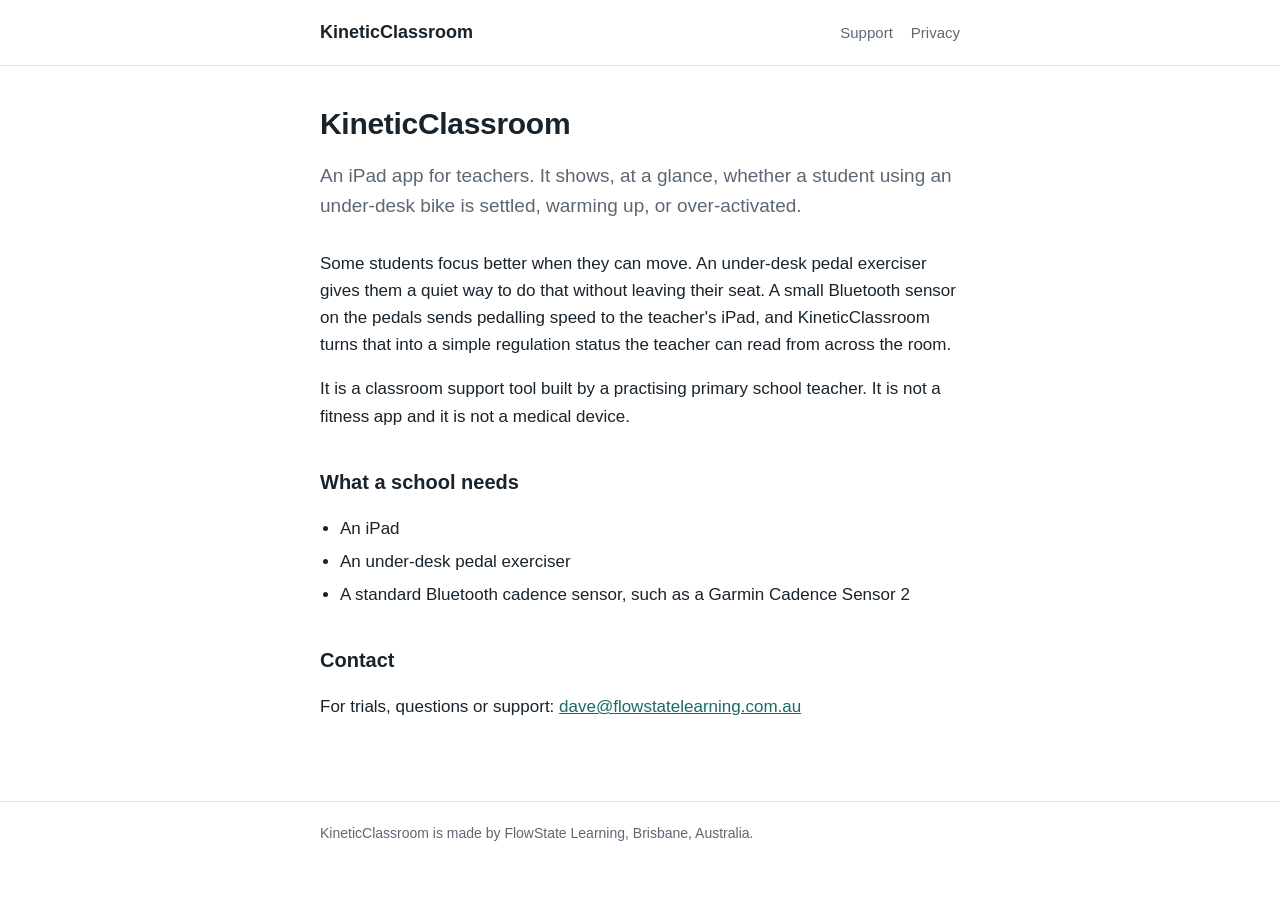
==== index.html @ b354c7ce "Add files via upload" ====
<!DOCTYPE html>
<html lang="en-AU">
<head>
<meta charset="utf-8">
<meta name="viewport" content="width=device-width, initial-scale=1">
<title>KineticClassroom</title>
<meta name="description" content="An iPad app that helps teachers see, at a glance, whether a student using an under-desk bike is settled.">
<link rel="stylesheet" href="/style.css">
</head>
<body>
<header><div class="wrap">
  <a class="brand" href="/">KineticClassroom</a>
  <nav><a href="/support.html">Support</a><a href="/privacy.html">Privacy</a></nav>
</div></header>

<main><div class="wrap">
  <h1>KineticClassroom</h1>
  <p class="lede">An iPad app for teachers. It shows, at a glance, whether a student using an under-desk bike is settled, warming up, or over-activated.</p>

  <p>Some students focus better when they can move. An under-desk pedal exerciser gives them a quiet way to do that without leaving their seat. A small Bluetooth sensor on the pedals sends pedalling speed to the teacher's iPad, and KineticClassroom turns that into a simple regulation status the teacher can read from across the room.</p>

  <p>It is a classroom support tool built by a practising primary school teacher. It is not a fitness app and it is not a medical device.</p>

  <h2>What a school needs</h2>
  <ul>
    <li>An iPad</li>
    <li>An under-desk pedal exerciser</li>
    <li>A standard Bluetooth cadence sensor, such as a Garmin Cadence Sensor 2</li>
  </ul>

  <h2>Contact</h2>
  <p>For trials, questions or support: <a href="mailto:dave@flowstatelearning.com.au">dave@flowstatelearning.com.au</a></p>
</div></main>

<footer><div class="wrap">KineticClassroom is made by FlowState Learning, Brisbane, Australia.</div></footer>
</body>
</html>
---- style.css ----
:root {
  --ink: #18232C;
  --muted: #5B6874;
  --line: #DEE3E8;
  --teal: #1a6b63;
  --bg: #FFFFFF;
  --tint: #F4F7F8;
}
@media (prefers-color-scheme: dark) {
  :root {
    --ink: #E6EBEE;
    --muted: #9AA7B0;
    --line: #2E3A42;
    --teal: #5FB3A9;
    --bg: #11181D;
    --tint: #18222A;
  }
}
* { box-sizing: border-box; }
body {
  margin: 0;
  background: var(--bg);
  color: var(--ink);
  font: 17px/1.6 -apple-system, BlinkMacSystemFont, "Segoe UI", Roboto, Helvetica, Arial, sans-serif;
}
header { border-bottom: 1px solid var(--line); }
.wrap { max-width: 680px; margin: 0 auto; padding: 0 20px; }
header .wrap { display: flex; justify-content: space-between; align-items: center; padding-top: 18px; padding-bottom: 18px; gap: 16px; flex-wrap: wrap; }
.brand { font-weight: 700; color: var(--ink); text-decoration: none; font-size: 18px; }
nav a { color: var(--muted); text-decoration: none; margin-left: 18px; font-size: 15px; }
nav a:first-child { margin-left: 0; }
nav a:hover, nav a[aria-current] { color: var(--teal); }
main .wrap { padding-top: 40px; padding-bottom: 64px; }
h1 { font-size: 30px; line-height: 1.2; margin: 0 0 12px; letter-spacing: -0.01em; }
h2 { font-size: 20px; margin: 36px 0 8px; }
p, li { color: var(--ink); }
.lede { font-size: 19px; color: var(--muted); margin-bottom: 28px; }
.updated { color: var(--muted); font-size: 14px; margin-bottom: 28px; }
a { color: var(--teal); }
ul { padding-left: 20px; }
li { margin-bottom: 6px; }
.box { background: var(--tint); border: 1px solid var(--line); border-radius: 10px; padding: 18px 20px; margin: 24px 0; }
.box p { margin: 0; }
footer { border-top: 1px solid var(--line); }
footer .wrap { padding-top: 20px; padding-bottom: 28px; color: var(--muted); font-size: 14px; }
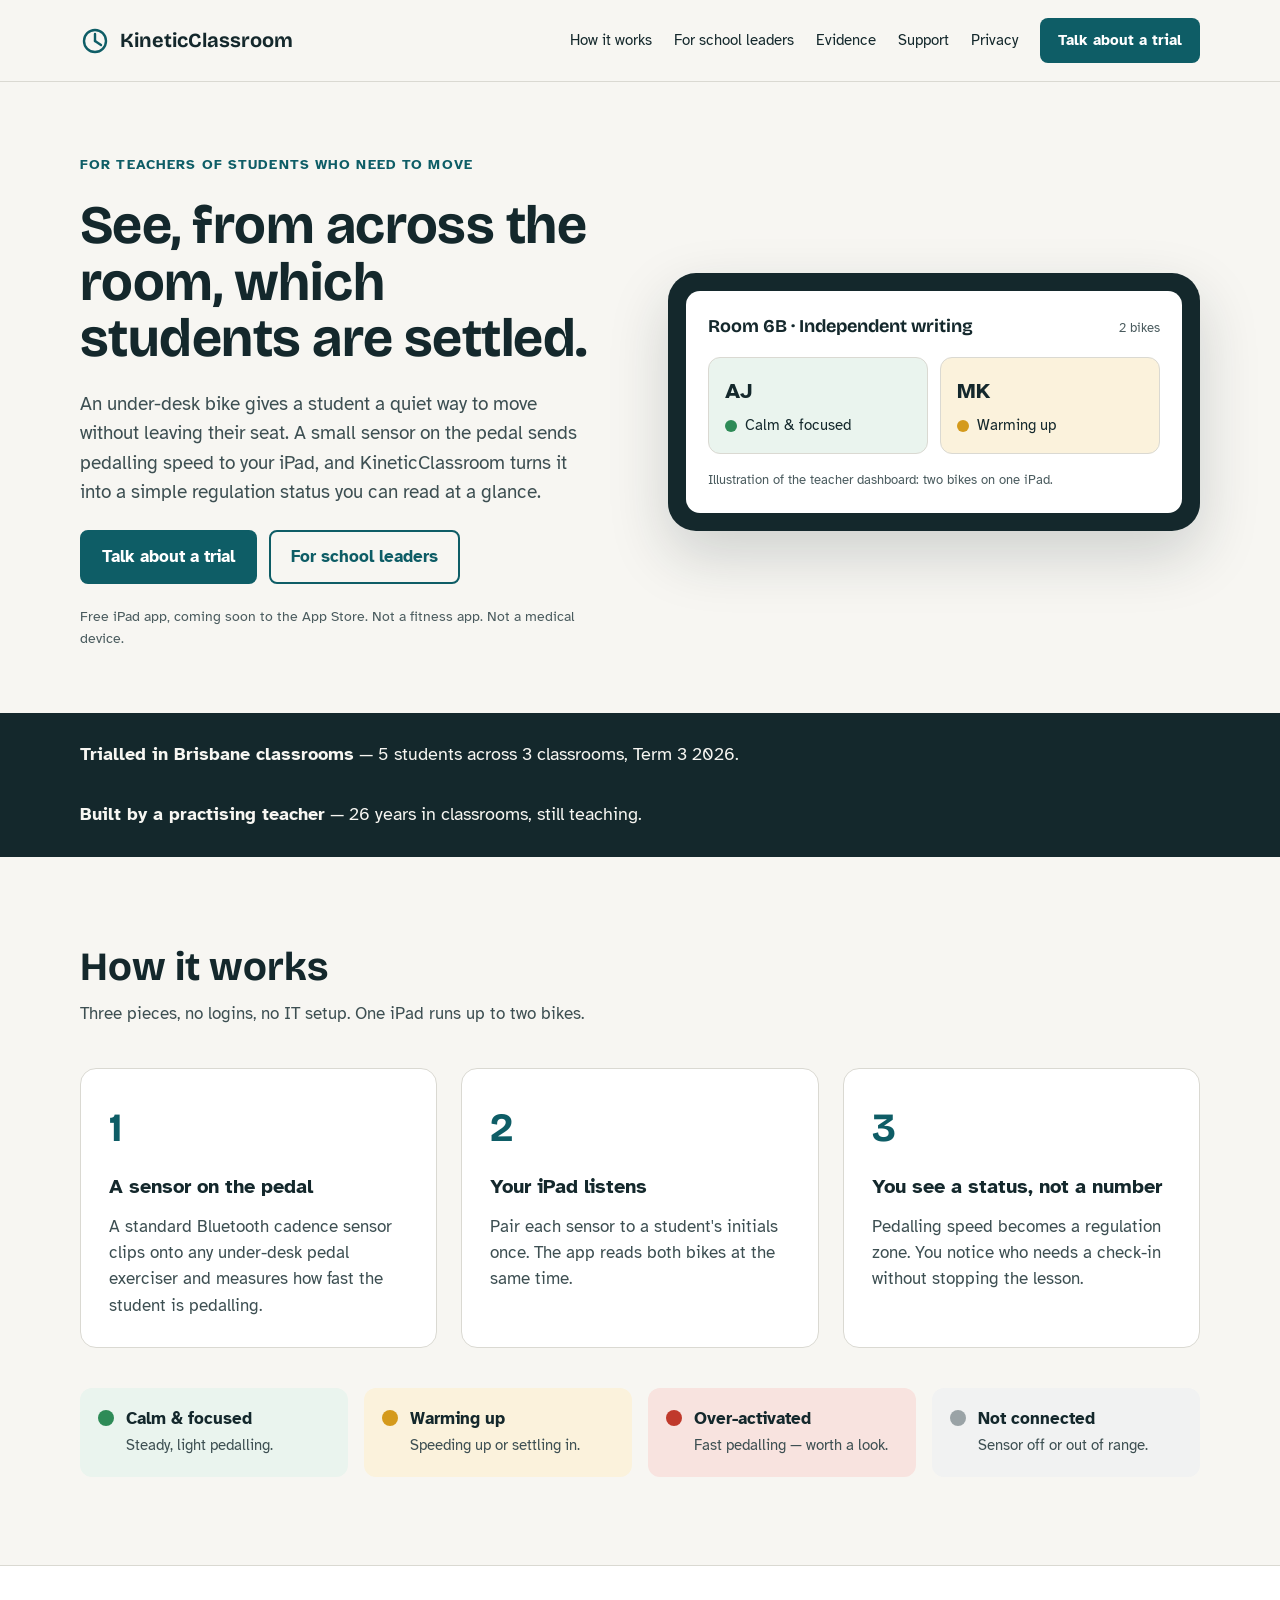
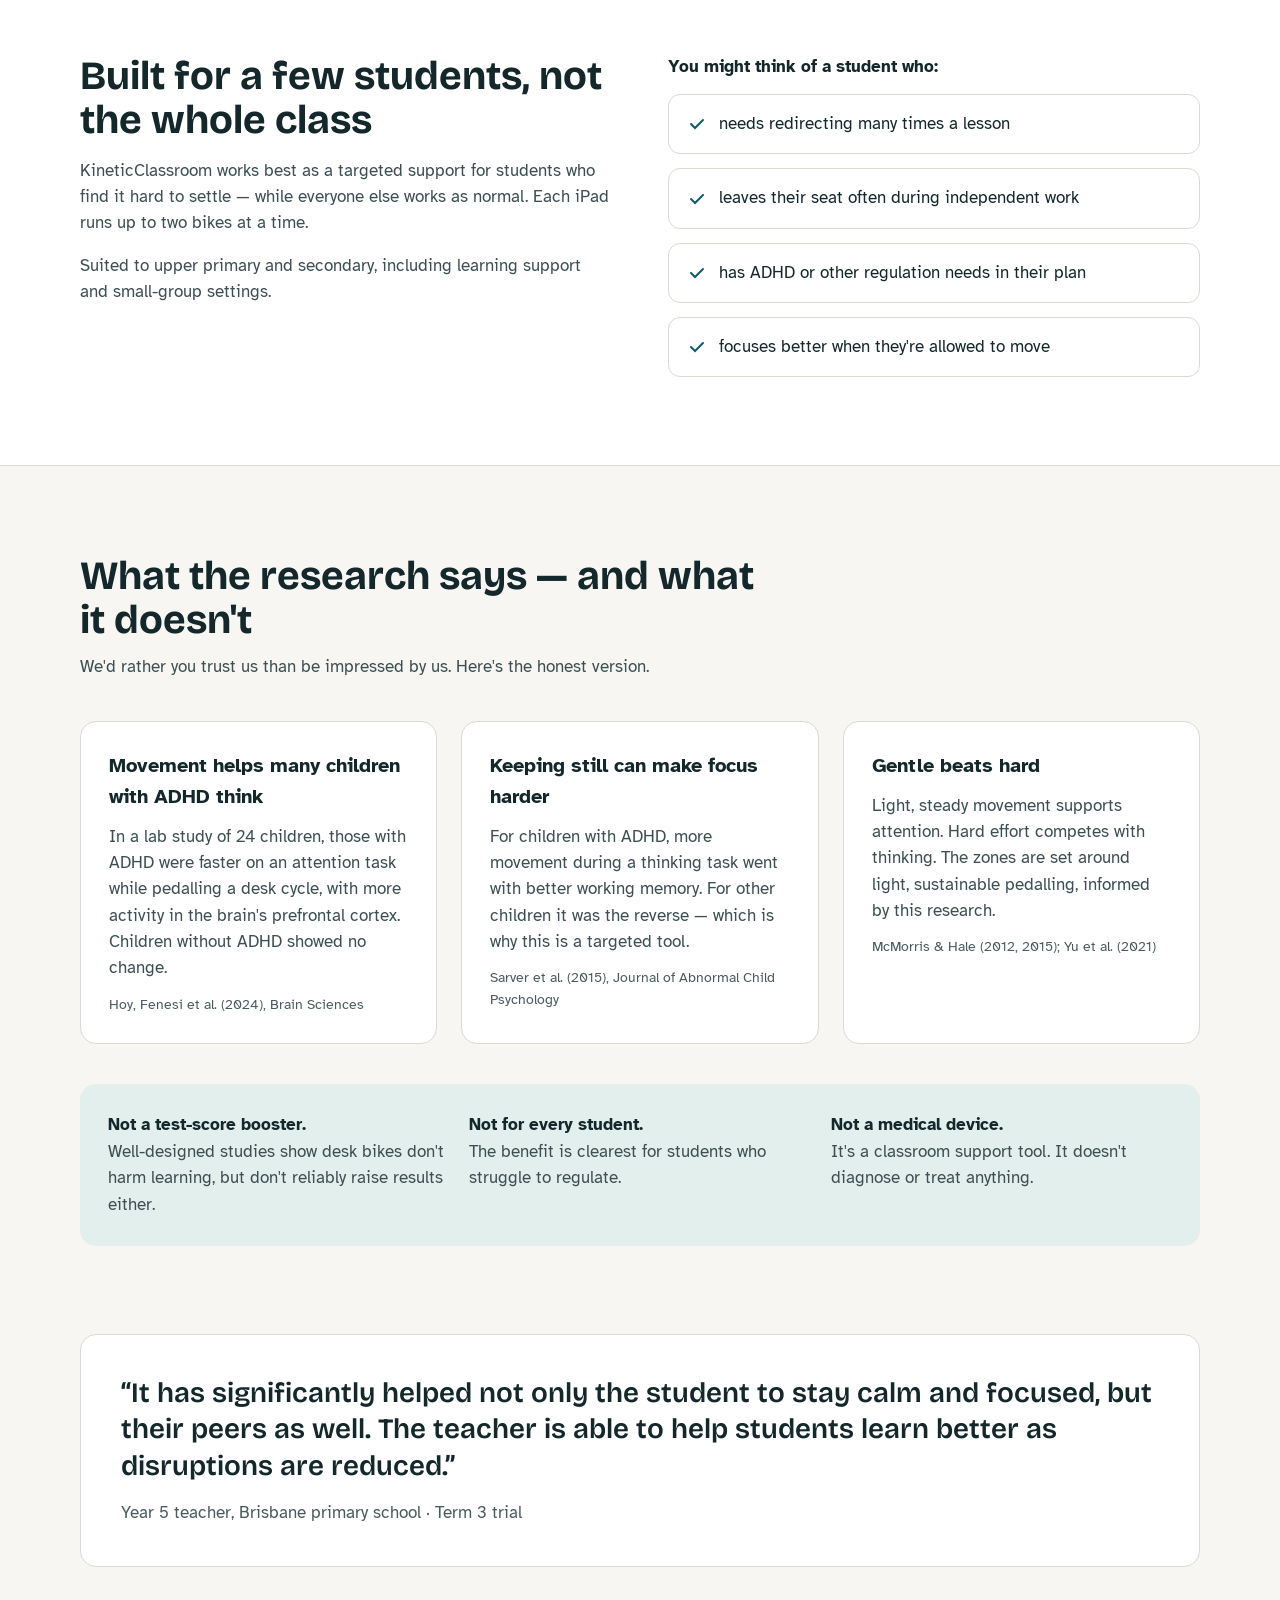
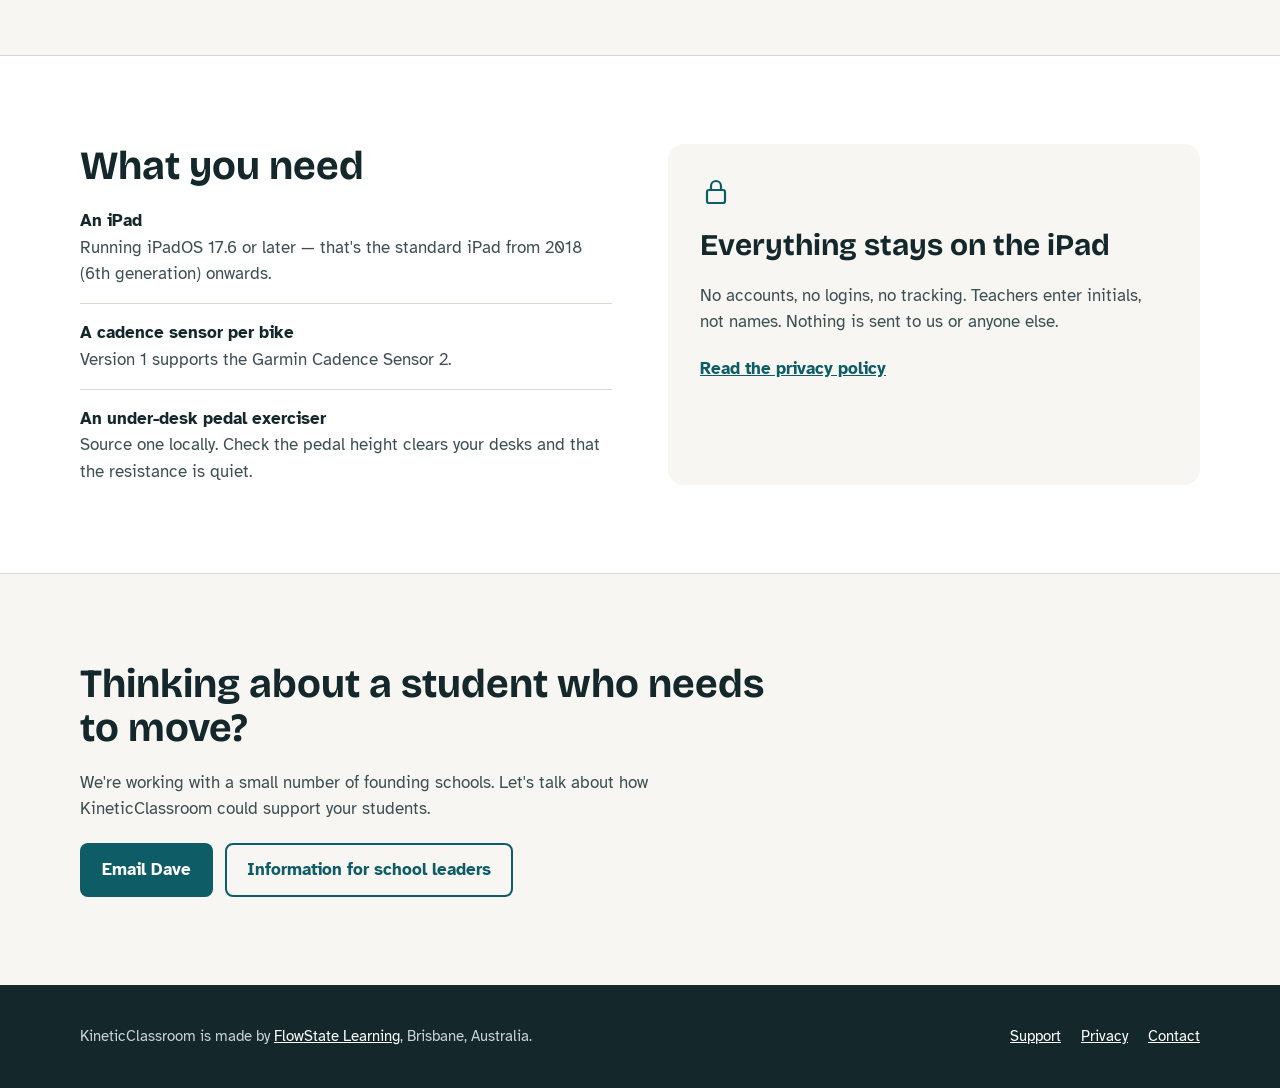
==== commit 9f457ce8: "Add files via upload" ====
--- a/index.html
+++ b/index.html
@@ -1,37 +1,206 @@
-<!DOCTYPE html>
+<!doctype html>
 <html lang="en-AU">
 <head>
 <meta charset="utf-8">
 <meta name="viewport" content="width=device-width, initial-scale=1">
-<title>KineticClassroom</title>
-<meta name="description" content="An iPad app that helps teachers see, at a glance, whether a student using an under-desk bike is settled.">
-<link rel="stylesheet" href="/style.css">
+<title>KineticClassroom — under-desk bikes, at a glance</title>
+<meta name="description" content="KineticClassroom connects under-desk bikes to an iPad dashboard, so teachers can see at a glance whether students who need to move are settled and focused.">
+<meta property="og:title" content="KineticClassroom — under-desk bikes, at a glance">
+<meta property="og:description" content="KineticClassroom connects under-desk bikes to an iPad dashboard, so teachers can see at a glance whether students who need to move are settled and focused.">
+<meta property="og:type" content="website">
+<link rel="preconnect" href="https://fonts.googleapis.com">
+<link rel="preconnect" href="https://fonts.gstatic.com" crossorigin>
+<link href="https://fonts.googleapis.com/css2?family=Bricolage+Grotesque:opsz,wght@12..96,600;12..96,700&family=Atkinson+Hyperlegible:wght@400;700&display=swap" rel="stylesheet">
+<style>
+body{margin:0;background:#F7F6F2}
+a{color:#0E5D66}a:hover{color:#0A464D}
+a:focus-visible{outline:3px solid #0E5D66;outline-offset:3px}
+@media (max-width:640px){
+ h1{font-size:38px !important}
+ h2[style*="font-size: 40px"]{font-size:30px !important}
+ section{padding-top:56px !important;padding-bottom:56px !important}
+ header nav{gap:14px !important}
+}
+</style>
 </head>
 <body>
-<header><div class="wrap">
-  <a class="brand" href="/">KineticClassroom</a>
-  <nav><a href="/support.html">Support</a><a href="/privacy.html">Privacy</a></nav>
-</div></header>
-
-<main><div class="wrap">
-  <h1>KineticClassroom</h1>
-  <p class="lede">An iPad app for teachers. It shows, at a glance, whether a student using an under-desk bike is settled, warming up, or over-activated.</p>
-
-  <p>Some students focus better when they can move. An under-desk pedal exerciser gives them a quiet way to do that without leaving their seat. A small Bluetooth sensor on the pedals sends pedalling speed to the teacher's iPad, and KineticClassroom turns that into a simple regulation status the teacher can read from across the room.</p>
-
-  <p>It is a classroom support tool built by a practising primary school teacher. It is not a fitness app and it is not a medical device.</p>
-
-  <h2>What a school needs</h2>
-  <ul>
-    <li>An iPad</li>
-    <li>An under-desk pedal exerciser</li>
-    <li>A standard Bluetooth cadence sensor, such as a Garmin Cadence Sensor 2</li>
-  </ul>
-
-  <h2>Contact</h2>
-  <p>For trials, questions or support: <a href="mailto:dave@flowstatelearning.com.au">dave@flowstatelearning.com.au</a></p>
-</div></main>
-
-<footer><div class="wrap">KineticClassroom is made by FlowState Learning, Brisbane, Australia.</div></footer>
+<div style="font-family: 'Atkinson Hyperlegible', system-ui, sans-serif; color: #14282C; background: #F7F6F2; font-size: 17px; line-height: 1.55">
+
+<header style="border-bottom: 1px solid #DAD9D2; background: #F7F6F2">
+<div style="max-width: 1120px; margin: 0 auto; padding: 18px 24px; display: flex; flex-wrap: wrap; align-items: center; justify-content: space-between; gap: 16px">
+<a href="index.html" style="display: flex; align-items: center; gap: 10px; text-decoration: none; color: #14282C">
+<svg width="30" height="30" viewBox="0 0 30 30" fill="none" stroke="#0E5D66" stroke-width="2.4" stroke-linecap="round" aria-hidden="true"><circle cx="15" cy="15" r="11"></circle><path d="M15 15 L15 8"></path><path d="M15 15 L21 19"></path></svg>
+<span style="font-family: 'Bricolage Grotesque', sans-serif; font-weight: 700; font-size: 20px">KineticClassroom</span>
+</a>
+<nav aria-label="Main" style="display: flex; flex-wrap: wrap; align-items: center; gap: 22px; font-size: 15px">
+<a href="#how" style="color: #14282C; text-decoration: none">How it works</a>
+<a href="leaders.html" style="color: #14282C; text-decoration: none">For school leaders</a>
+<a href="#evidence" style="color: #14282C; text-decoration: none">Evidence</a>
+<a href="support.html" style="color: #14282C; text-decoration: none">Support</a>
+<a href="privacy.html" style="color: #14282C; text-decoration: none">Privacy</a>
+<a href="mailto:dave@flowstatelearning.com.au?subject=KineticClassroom%20trial" style="background: #0E5D66; color: #FFFFFF; text-decoration: none; padding: 11px 18px; border-radius: 8px; font-weight: 700">Talk about a trial</a>
+</nav>
+</div>
+</header>
+
+<section style="max-width: 1120px; margin: 0 auto; padding: 72px 24px 64px; display: grid; grid-template-columns: repeat(auto-fit, minmax(320px, 1fr)); gap: 56px; align-items: center">
+<div style="display: flex; flex-direction: column; gap: 22px">
+<p style="margin: 0; font-size: 14px; font-weight: 700; letter-spacing: 0.08em; text-transform: uppercase; color: #0E5D66">For teachers of students who need to move</p>
+<h1 style="margin: 0; font-family: 'Bricolage Grotesque', sans-serif; font-weight: 700; font-size: 54px; line-height: 1.05; letter-spacing: -0.01em">See, from across the room, which students are settled.</h1>
+<p style="margin: 0; font-size: 19px; color: #3D4F52; max-width: 520px">An under-desk bike gives a student a quiet way to move without leaving their seat. A small sensor on the pedal sends pedalling speed to your iPad, and KineticClassroom turns it into a simple regulation status you can read at a glance.</p>
+<div style="display: flex; flex-wrap: wrap; gap: 12px">
+<a href="mailto:dave@flowstatelearning.com.au?subject=KineticClassroom%20trial" style="background: #0E5D66; color: #FFFFFF; text-decoration: none; padding: 14px 22px; border-radius: 8px; font-weight: 700">Talk about a trial</a>
+<a href="leaders.html" style="border: 2px solid #0E5D66; color: #0E5D66; text-decoration: none; padding: 12px 20px; border-radius: 8px; font-weight: 700">For school leaders</a>
+</div>
+<p style="margin: 0; font-size: 14px; color: #4A5B5E">Free iPad app, coming soon to the App Store. Not a fitness app. Not a medical device.</p>
+</div>
+
+<div style="background: #14282C; border-radius: 28px; padding: 18px; box-shadow: 0 24px 60px rgba(20,40,44,0.18)">
+<div style="background: #FFFFFF; border-radius: 14px; padding: 22px; display: flex; flex-direction: column; gap: 16px">
+<div style="display: flex; justify-content: space-between; align-items: baseline">
+<span style="font-family: 'Bricolage Grotesque', sans-serif; font-weight: 700; font-size: 18px">Room 6B · Independent writing</span>
+<span style="font-size: 13px; color: #4A5B5E">2 bikes</span>
+</div>
+<div style="display: grid; grid-template-columns: repeat(2, minmax(0, 1fr)); gap: 12px">
+<div style="border: 1px solid #DAD9D2; border-radius: 12px; padding: 16px; display: flex; flex-direction: column; gap: 6px; background: #EAF4EE">
+<span style="font-weight: 700; font-size: 22px">AJ</span>
+<span style="display: flex; align-items: center; gap: 8px; font-size: 15px"><span style="width: 12px; height: 12px; border-radius: 6px; background: #2E8B57"></span>Calm &amp; focused</span>
+</div>
+<div style="border: 1px solid #DAD9D2; border-radius: 12px; padding: 16px; display: flex; flex-direction: column; gap: 6px; background: #FBF2DC">
+<span style="font-weight: 700; font-size: 22px">MK</span>
+<span style="display: flex; align-items: center; gap: 8px; font-size: 15px"><span style="width: 12px; height: 12px; border-radius: 6px; background: #D49A1C"></span>Warming up</span>
+</div>
+</div>
+<p style="margin: 0; font-size: 13px; color: #4A5B5E">Illustration of the teacher dashboard: two bikes on one iPad.</p>
+</div>
+</div>
+</section>
+
+<section style="background: #14282C; color: #F7F6F2">
+<div style="max-width: 1120px; margin: 0 auto; padding: 28px 24px; display: flex; flex-wrap: wrap; gap: 32px; justify-content: space-between; align-items: center">
+<p style="margin: 0; font-size: 18px"><strong>Trialled in Brisbane classrooms</strong> — 5 students across 3 classrooms, Term 3 2026.</p>
+<p style="margin: 0; font-size: 18px"><strong>Built by a practising teacher</strong> — 26 years in classrooms, still teaching.</p>
+</div>
+</section>
+
+<section id="how" style="max-width: 1120px; margin: 0 auto; padding: 88px 24px; display: flex; flex-direction: column; gap: 40px">
+<div style="display: flex; flex-direction: column; gap: 12px; max-width: 640px">
+<h2 style="margin: 0; font-family: 'Bricolage Grotesque', sans-serif; font-weight: 700; font-size: 40px; line-height: 1.1">How it works</h2>
+<p style="margin: 0; color: #3D4F52">Three pieces, no logins, no IT setup. One iPad runs up to two bikes.</p>
+</div>
+<div style="display: grid; grid-template-columns: repeat(auto-fit, minmax(260px, 1fr)); gap: 24px">
+<div style="background: #FFFFFF; border: 1px solid #DAD9D2; border-radius: 16px; padding: 28px; display: flex; flex-direction: column; gap: 12px">
+<span style="font-family: 'Bricolage Grotesque', sans-serif; font-size: 40px; font-weight: 700; color: #0E5D66">1</span>
+<h3 style="margin: 0; font-size: 20px">A sensor on the pedal</h3>
+<p style="margin: 0; color: #3D4F52">A standard Bluetooth cadence sensor clips onto any under-desk pedal exerciser and measures how fast the student is pedalling.</p>
+</div>
+<div style="background: #FFFFFF; border: 1px solid #DAD9D2; border-radius: 16px; padding: 28px; display: flex; flex-direction: column; gap: 12px">
+<span style="font-family: 'Bricolage Grotesque', sans-serif; font-size: 40px; font-weight: 700; color: #0E5D66">2</span>
+<h3 style="margin: 0; font-size: 20px">Your iPad listens</h3>
+<p style="margin: 0; color: #3D4F52">Pair each sensor to a student's initials once. The app reads both bikes at the same time.</p>
+</div>
+<div style="background: #FFFFFF; border: 1px solid #DAD9D2; border-radius: 16px; padding: 28px; display: flex; flex-direction: column; gap: 12px">
+<span style="font-family: 'Bricolage Grotesque', sans-serif; font-size: 40px; font-weight: 700; color: #0E5D66">3</span>
+<h3 style="margin: 0; font-size: 20px">You see a status, not a number</h3>
+<p style="margin: 0; color: #3D4F52">Pedalling speed becomes a regulation zone. You notice who needs a check-in without stopping the lesson.</p>
+</div>
+</div>
+<div style="display: grid; grid-template-columns: repeat(auto-fit, minmax(220px, 1fr)); gap: 16px">
+<div style="display: flex; gap: 12px; align-items: flex-start; padding: 18px; border-radius: 12px; background: #EAF4EE"><span style="flex-shrink: 0; width: 16px; height: 16px; margin-top: 4px; border-radius: 8px; background: #2E8B57"></span><div><strong>Calm &amp; focused</strong><br><span style="color: #3D4F52; font-size: 15px">Steady, light pedalling.</span></div></div>
+<div style="display: flex; gap: 12px; align-items: flex-start; padding: 18px; border-radius: 12px; background: #FBF2DC"><span style="flex-shrink: 0; width: 16px; height: 16px; margin-top: 4px; border-radius: 8px; background: #D49A1C"></span><div><strong>Warming up</strong><br><span style="color: #3D4F52; font-size: 15px">Speeding up or settling in.</span></div></div>
+<div style="display: flex; gap: 12px; align-items: flex-start; padding: 18px; border-radius: 12px; background: #F8E3DF"><span style="flex-shrink: 0; width: 16px; height: 16px; margin-top: 4px; border-radius: 8px; background: #C0392B"></span><div><strong>Over-activated</strong><br><span style="color: #3D4F52; font-size: 15px">Fast pedalling — worth a look.</span></div></div>
+<div style="display: flex; gap: 12px; align-items: flex-start; padding: 18px; border-radius: 12px; background: #F1F2F2"><span style="flex-shrink: 0; width: 16px; height: 16px; margin-top: 4px; border-radius: 8px; background: #9AA3A6"></span><div><strong>Not connected</strong><br><span style="color: #3D4F52; font-size: 15px">Sensor off or out of range.</span></div></div>
+</div>
+</section>
+
+<section style="background: #FFFFFF; border-top: 1px solid #DAD9D2; border-bottom: 1px solid #DAD9D2">
+<div style="max-width: 1120px; margin: 0 auto; padding: 88px 24px; display: grid; grid-template-columns: repeat(auto-fit, minmax(320px, 1fr)); gap: 56px">
+<div style="display: flex; flex-direction: column; gap: 16px">
+<h2 style="margin: 0; font-family: 'Bricolage Grotesque', sans-serif; font-weight: 700; font-size: 40px; line-height: 1.1">Built for a few students, not the whole class</h2>
+<p style="margin: 0; color: #3D4F52">KineticClassroom works best as a targeted support for students who find it hard to settle — while everyone else works as normal. Each iPad runs up to two bikes at a time.</p>
+<p style="margin: 0; color: #3D4F52">Suited to upper primary and secondary, including learning support and small-group settings.</p>
+</div>
+<div style="display: flex; flex-direction: column; gap: 14px">
+<p style="margin: 0; font-weight: 700">You might think of a student who:</p>
+<div style="display: flex; gap: 12px; align-items: center; padding: 16px 18px; border: 1px solid #DAD9D2; border-radius: 12px"><svg width="20" height="20" viewBox="0 0 20 20" fill="none" stroke="#0E5D66" stroke-width="2" stroke-linecap="round" aria-hidden="true"><path d="M4 10l4 4 8-8"></path></svg>needs redirecting many times a lesson</div>
+<div style="display: flex; gap: 12px; align-items: center; padding: 16px 18px; border: 1px solid #DAD9D2; border-radius: 12px"><svg width="20" height="20" viewBox="0 0 20 20" fill="none" stroke="#0E5D66" stroke-width="2" stroke-linecap="round" aria-hidden="true"><path d="M4 10l4 4 8-8"></path></svg>leaves their seat often during independent work</div>
+<div style="display: flex; gap: 12px; align-items: center; padding: 16px 18px; border: 1px solid #DAD9D2; border-radius: 12px"><svg width="20" height="20" viewBox="0 0 20 20" fill="none" stroke="#0E5D66" stroke-width="2" stroke-linecap="round" aria-hidden="true"><path d="M4 10l4 4 8-8"></path></svg>has ADHD or other regulation needs in their plan</div>
+<div style="display: flex; gap: 12px; align-items: center; padding: 16px 18px; border: 1px solid #DAD9D2; border-radius: 12px"><svg width="20" height="20" viewBox="0 0 20 20" fill="none" stroke="#0E5D66" stroke-width="2" stroke-linecap="round" aria-hidden="true"><path d="M4 10l4 4 8-8"></path></svg>focuses better when they're allowed to move</div>
+</div>
+</div>
+</section>
+
+<section id="evidence" style="max-width: 1120px; margin: 0 auto; padding: 88px 24px; display: flex; flex-direction: column; gap: 40px">
+<div style="display: flex; flex-direction: column; gap: 12px; max-width: 700px">
+<h2 style="margin: 0; font-family: 'Bricolage Grotesque', sans-serif; font-weight: 700; font-size: 40px; line-height: 1.1">What the research says — and what it doesn't</h2>
+<p style="margin: 0; color: #3D4F52">We'd rather you trust us than be impressed by us. Here's the honest version.</p>
+</div>
+<div style="display: grid; grid-template-columns: repeat(auto-fit, minmax(300px, 1fr)); gap: 24px">
+<div style="background: #FFFFFF; border: 1px solid #DAD9D2; border-radius: 16px; padding: 28px; display: flex; flex-direction: column; gap: 12px">
+<h3 style="margin: 0; font-size: 20px">Movement helps many children with ADHD think</h3>
+<p style="margin: 0; color: #3D4F52">In a lab study of 24 children, those with ADHD were faster on an attention task while pedalling a desk cycle, with more activity in the brain's prefrontal cortex. Children without ADHD showed no change.</p>
+<p style="margin: 0; font-size: 14px; color: #4A5B5E">Hoy, Fenesi et al. (2024), Brain Sciences</p>
+</div>
+<div style="background: #FFFFFF; border: 1px solid #DAD9D2; border-radius: 16px; padding: 28px; display: flex; flex-direction: column; gap: 12px">
+<h3 style="margin: 0; font-size: 20px">Keeping still can make focus harder</h3>
+<p style="margin: 0; color: #3D4F52">For children with ADHD, more movement during a thinking task went with better working memory. For other children it was the reverse — which is why this is a targeted tool.</p>
+<p style="margin: 0; font-size: 14px; color: #4A5B5E">Sarver et al. (2015), Journal of Abnormal Child Psychology</p>
+</div>
+<div style="background: #FFFFFF; border: 1px solid #DAD9D2; border-radius: 16px; padding: 28px; display: flex; flex-direction: column; gap: 12px">
+<h3 style="margin: 0; font-size: 20px">Gentle beats hard</h3>
+<p style="margin: 0; color: #3D4F52">Light, steady movement supports attention. Hard effort competes with thinking. The zones are set around light, sustainable pedalling, informed by this research.</p>
+<p style="margin: 0; font-size: 14px; color: #4A5B5E">McMorris &amp; Hale (2012, 2015); Yu et al. (2021)</p>
+</div>
+</div>
+<div style="background: #E3EFEC; border-radius: 16px; padding: 28px; display: grid; grid-template-columns: repeat(auto-fit, minmax(240px, 1fr)); gap: 20px">
+<div><strong>Not a test-score booster.</strong><br><span style="color: #3D4F52">Well-designed studies show desk bikes don't harm learning, but don't reliably raise results either.</span></div>
+<div><strong>Not for every student.</strong><br><span style="color: #3D4F52">The benefit is clearest for students who struggle to regulate.</span></div>
+<div><strong>Not a medical device.</strong><br><span style="color: #3D4F52">It's a classroom support tool. It doesn't diagnose or treat anything.</span></div>
+</div>
+</section>
+
+<section style="max-width: 1120px; margin: 0 auto; padding: 0 24px 88px">
+<figure style="margin: 0; background: #FFFFFF; border: 1px solid #DAD9D2; border-radius: 16px; padding: 40px; display: flex; flex-direction: column; gap: 16px">
+<blockquote style="margin: 0; font-family: 'Bricolage Grotesque', sans-serif; font-weight: 600; font-size: 28px; line-height: 1.3">“It has significantly helped not only the student to stay calm and focused, but their peers as well. The teacher is able to help students learn better as disruptions are reduced.”</blockquote>
+<figcaption style="color: #4A5B5E">Year 5 teacher, Brisbane primary school · Term 3 trial</figcaption>
+</figure>
+</section>
+
+<section style="background: #FFFFFF; border-top: 1px solid #DAD9D2; border-bottom: 1px solid #DAD9D2">
+<div style="max-width: 1120px; margin: 0 auto; padding: 88px 24px; display: grid; grid-template-columns: repeat(auto-fit, minmax(320px, 1fr)); gap: 56px">
+<div style="display: flex; flex-direction: column; gap: 20px">
+<h2 style="margin: 0; font-family: 'Bricolage Grotesque', sans-serif; font-weight: 700; font-size: 40px; line-height: 1.1">What you need</h2>
+<div style="display: flex; flex-direction: column; gap: 16px">
+<div style="padding-bottom: 16px; border-bottom: 1px solid #DAD9D2"><strong>An iPad</strong><br><span style="color: #3D4F52">Running iPadOS 17.6 or later — that's the standard iPad from 2018 (6th generation) onwards.</span></div>
+<div style="padding-bottom: 16px; border-bottom: 1px solid #DAD9D2"><strong>A cadence sensor per bike</strong><br><span style="color: #3D4F52">Version 1 supports the Garmin Cadence Sensor 2.</span></div>
+<div><strong>An under-desk pedal exerciser</strong><br><span style="color: #3D4F52">Source one locally. Check the pedal height clears your desks and that the resistance is quiet.</span></div>
+</div>
+</div>
+<div style="display: flex; flex-direction: column; gap: 20px; background: #F7F6F2; border-radius: 16px; padding: 32px">
+<svg width="32" height="32" viewBox="0 0 32 32" fill="none" stroke="#0E5D66" stroke-width="2.2" stroke-linecap="round" stroke-linejoin="round" aria-hidden="true"><rect x="7" y="14" width="18" height="13" rx="2"></rect><path d="M11 14v-4a5 5 0 0 1 10 0v4"></path></svg>
+<h2 style="margin: 0; font-family: 'Bricolage Grotesque', sans-serif; font-weight: 700; font-size: 30px; line-height: 1.15">Everything stays on the iPad</h2>
+<p style="margin: 0; color: #3D4F52">No accounts, no logins, no tracking. Teachers enter initials, not names. Nothing is sent to us or anyone else.</p>
+<a href="privacy.html" style="font-weight: 700">Read the privacy policy</a>
+</div>
+</div>
+</section>
+
+<section style="max-width: 1120px; margin: 0 auto; padding: 88px 24px; display: flex; flex-direction: column; align-items: flex-start; gap: 20px">
+<h2 style="margin: 0; font-family: 'Bricolage Grotesque', sans-serif; font-weight: 700; font-size: 40px; line-height: 1.1; max-width: 720px">Thinking about a student who needs to move?</h2>
+<p style="margin: 0; color: #3D4F52; max-width: 620px">We're working with a small number of founding schools. Let's talk about how KineticClassroom could support your students.</p>
+<div style="display: flex; flex-wrap: wrap; gap: 12px">
+<a href="mailto:dave@flowstatelearning.com.au?subject=KineticClassroom%20trial" style="background: #0E5D66; color: #FFFFFF; text-decoration: none; padding: 14px 22px; border-radius: 8px; font-weight: 700">Email Dave</a>
+<a href="leaders.html" style="border: 2px solid #0E5D66; color: #0E5D66; text-decoration: none; padding: 12px 20px; border-radius: 8px; font-weight: 700">Information for school leaders</a>
+</div>
+</section>
+
+<footer style="background: #14282C; color: #C9D3D4">
+<div style="max-width: 1120px; margin: 0 auto; padding: 40px 24px; display: flex; flex-wrap: wrap; gap: 24px; justify-content: space-between; font-size: 15px">
+<span>KineticClassroom is made by <a href="https://www.flowstatelearning.com.au" style="color: #FFFFFF">FlowState Learning</a>, Brisbane, Australia.</span>
+<span style="display: flex; gap: 20px"><a href="support.html" style="color: #FFFFFF">Support</a><a href="privacy.html" style="color: #FFFFFF">Privacy</a><a href="mailto:dave@flowstatelearning.com.au" style="color: #FFFFFF">Contact</a></span>
+</div>
+</footer>
+
+</div>
 </body>
 </html>
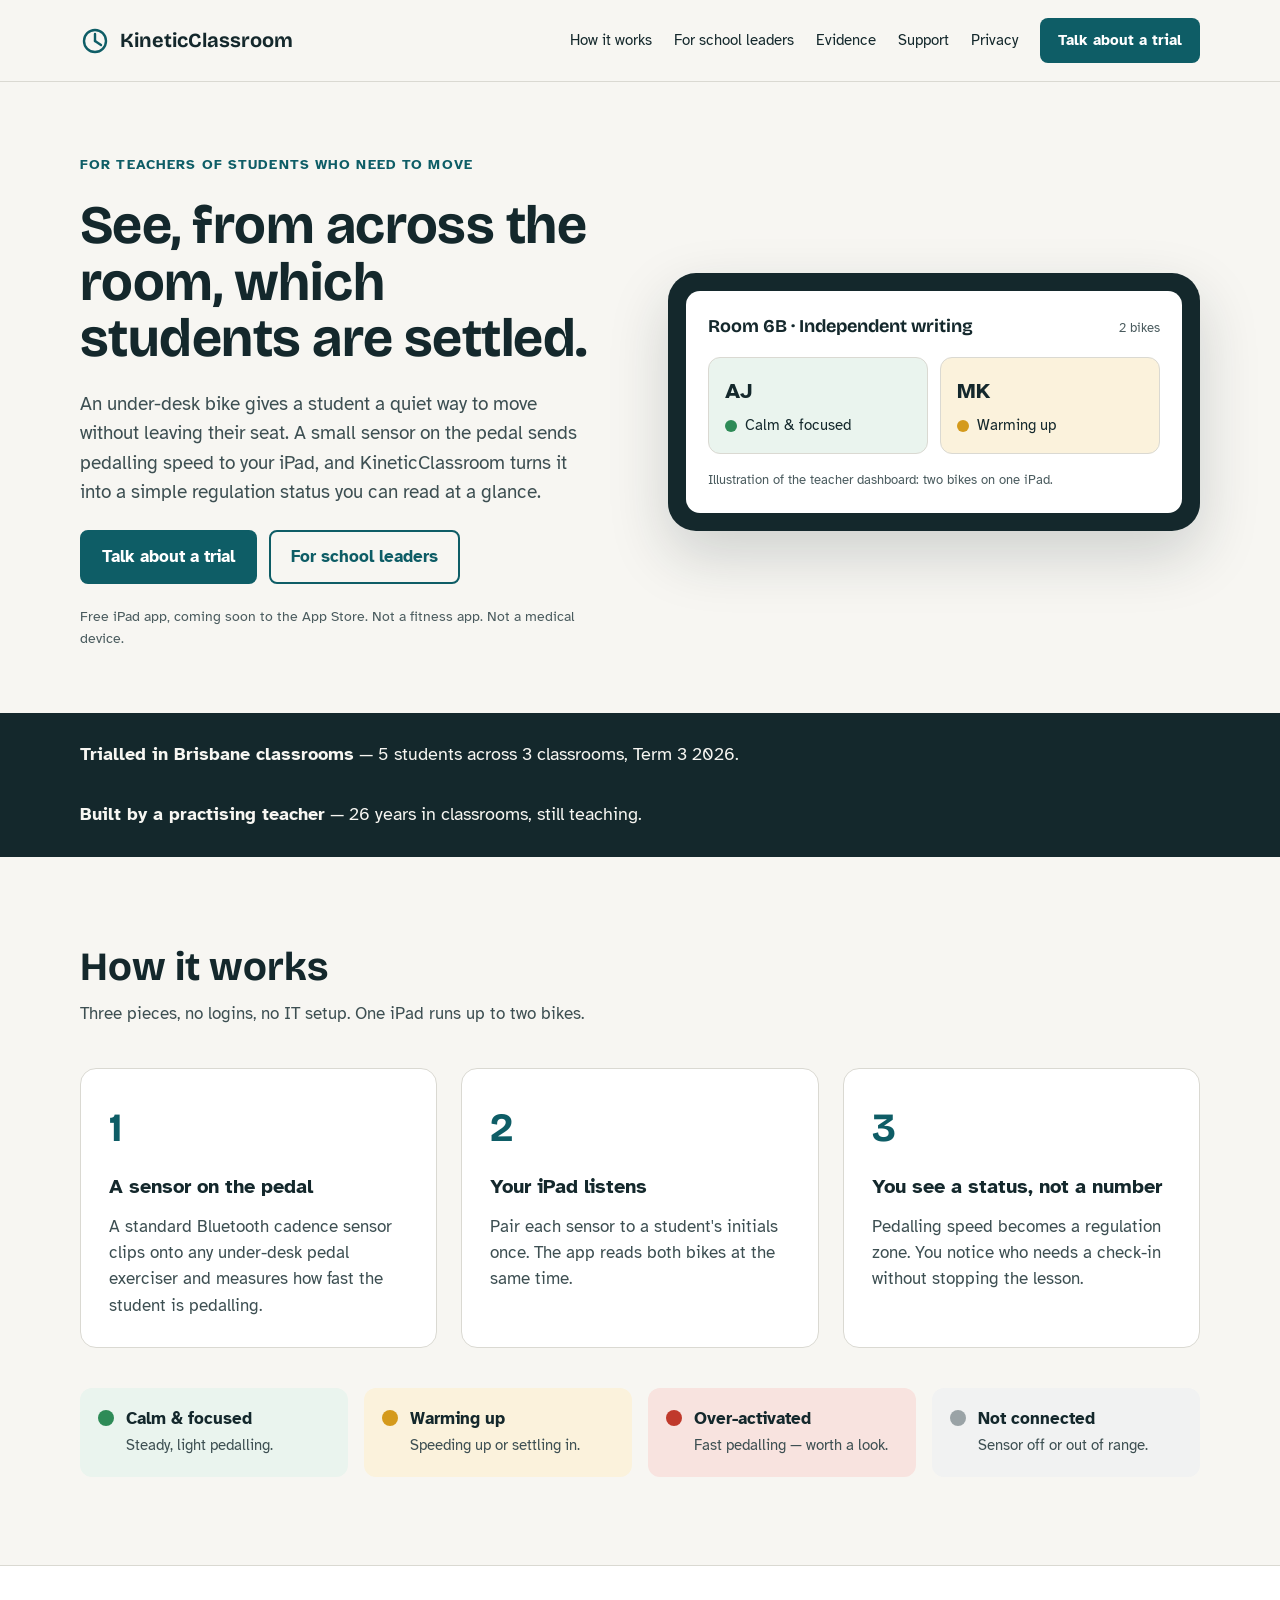
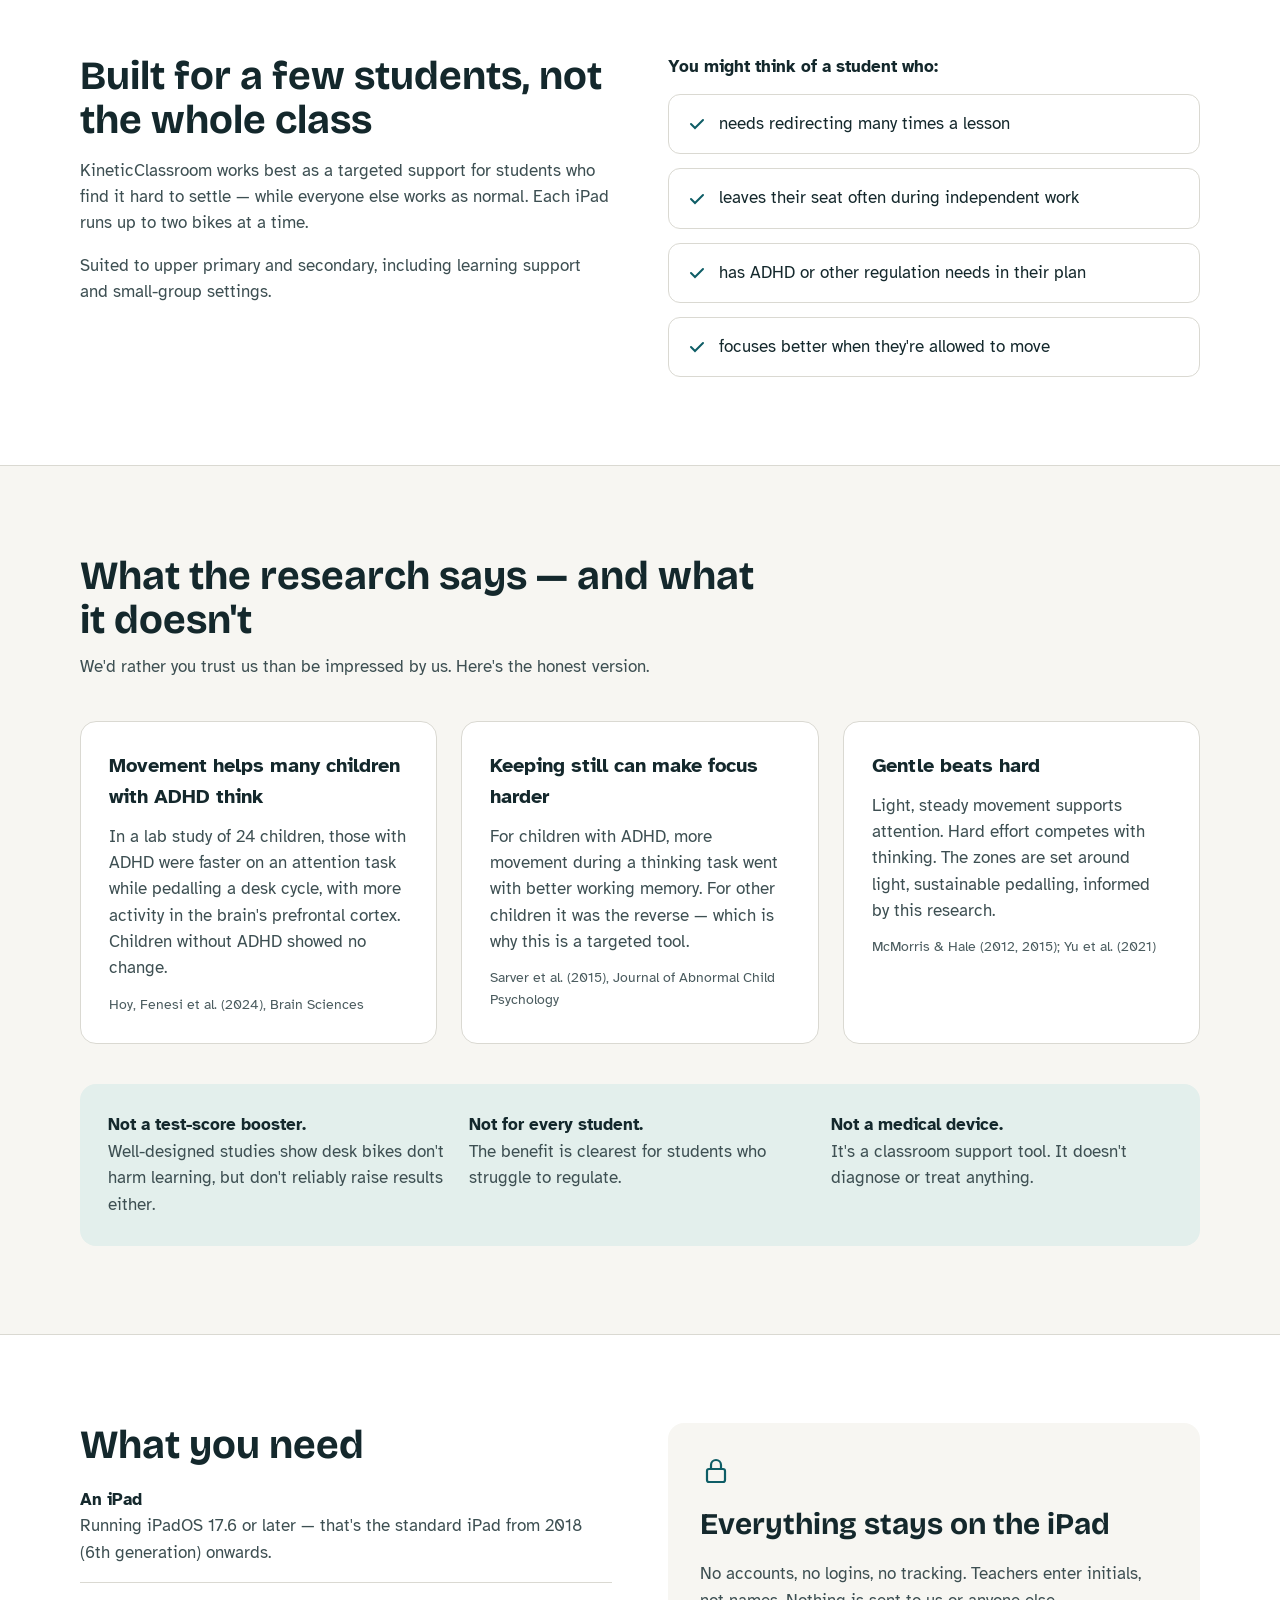
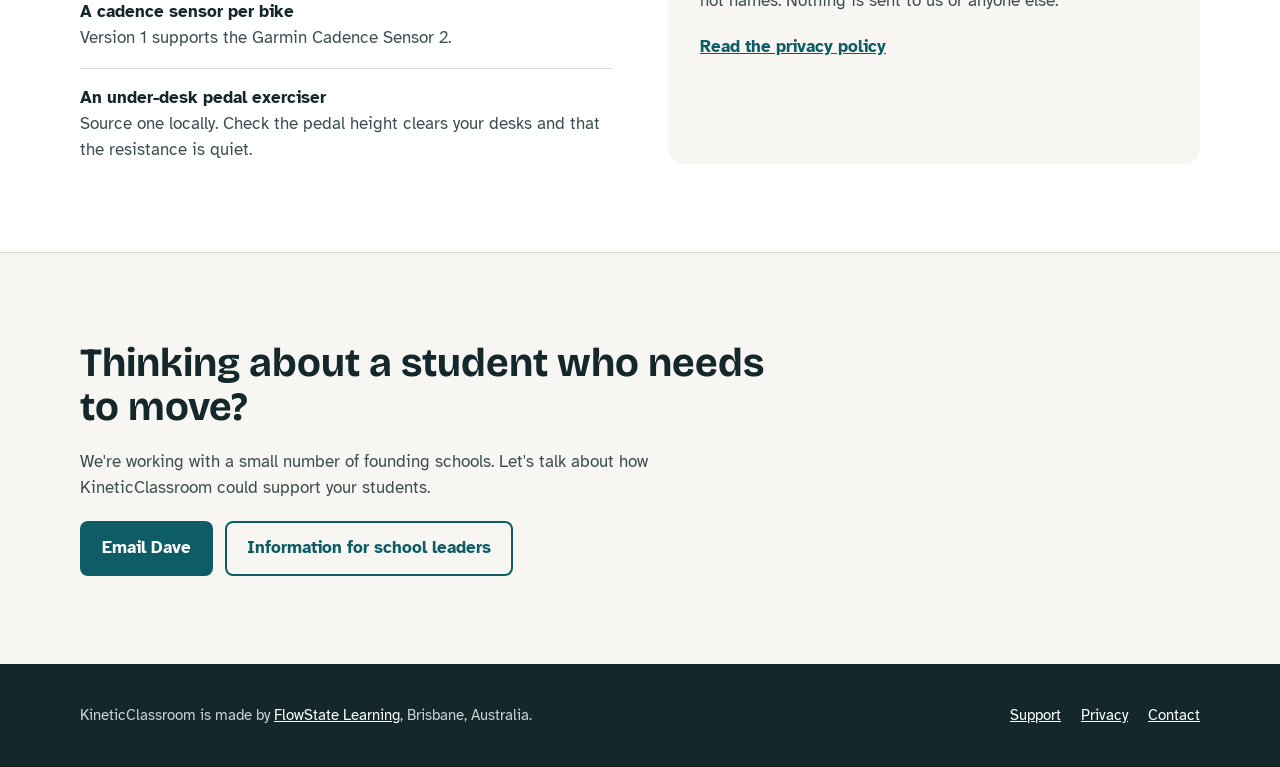
==== commit 64d1e25e: "Add files via upload" ====
--- a/index.html
+++ b/index.html
@@ -159,13 +159,6 @@
 </div>
 </section>
 
-<section style="max-width: 1120px; margin: 0 auto; padding: 0 24px 88px">
-<figure style="margin: 0; background: #FFFFFF; border: 1px solid #DAD9D2; border-radius: 16px; padding: 40px; display: flex; flex-direction: column; gap: 16px">
-<blockquote style="margin: 0; font-family: 'Bricolage Grotesque', sans-serif; font-weight: 600; font-size: 28px; line-height: 1.3">“It has significantly helped not only the student to stay calm and focused, but their peers as well. The teacher is able to help students learn better as disruptions are reduced.”</blockquote>
-<figcaption style="color: #4A5B5E">Year 5 teacher, Brisbane primary school · Term 3 trial</figcaption>
-</figure>
-</section>
-
 <section style="background: #FFFFFF; border-top: 1px solid #DAD9D2; border-bottom: 1px solid #DAD9D2">
 <div style="max-width: 1120px; margin: 0 auto; padding: 88px 24px; display: grid; grid-template-columns: repeat(auto-fit, minmax(320px, 1fr)); gap: 56px">
 <div style="display: flex; flex-direction: column; gap: 20px">
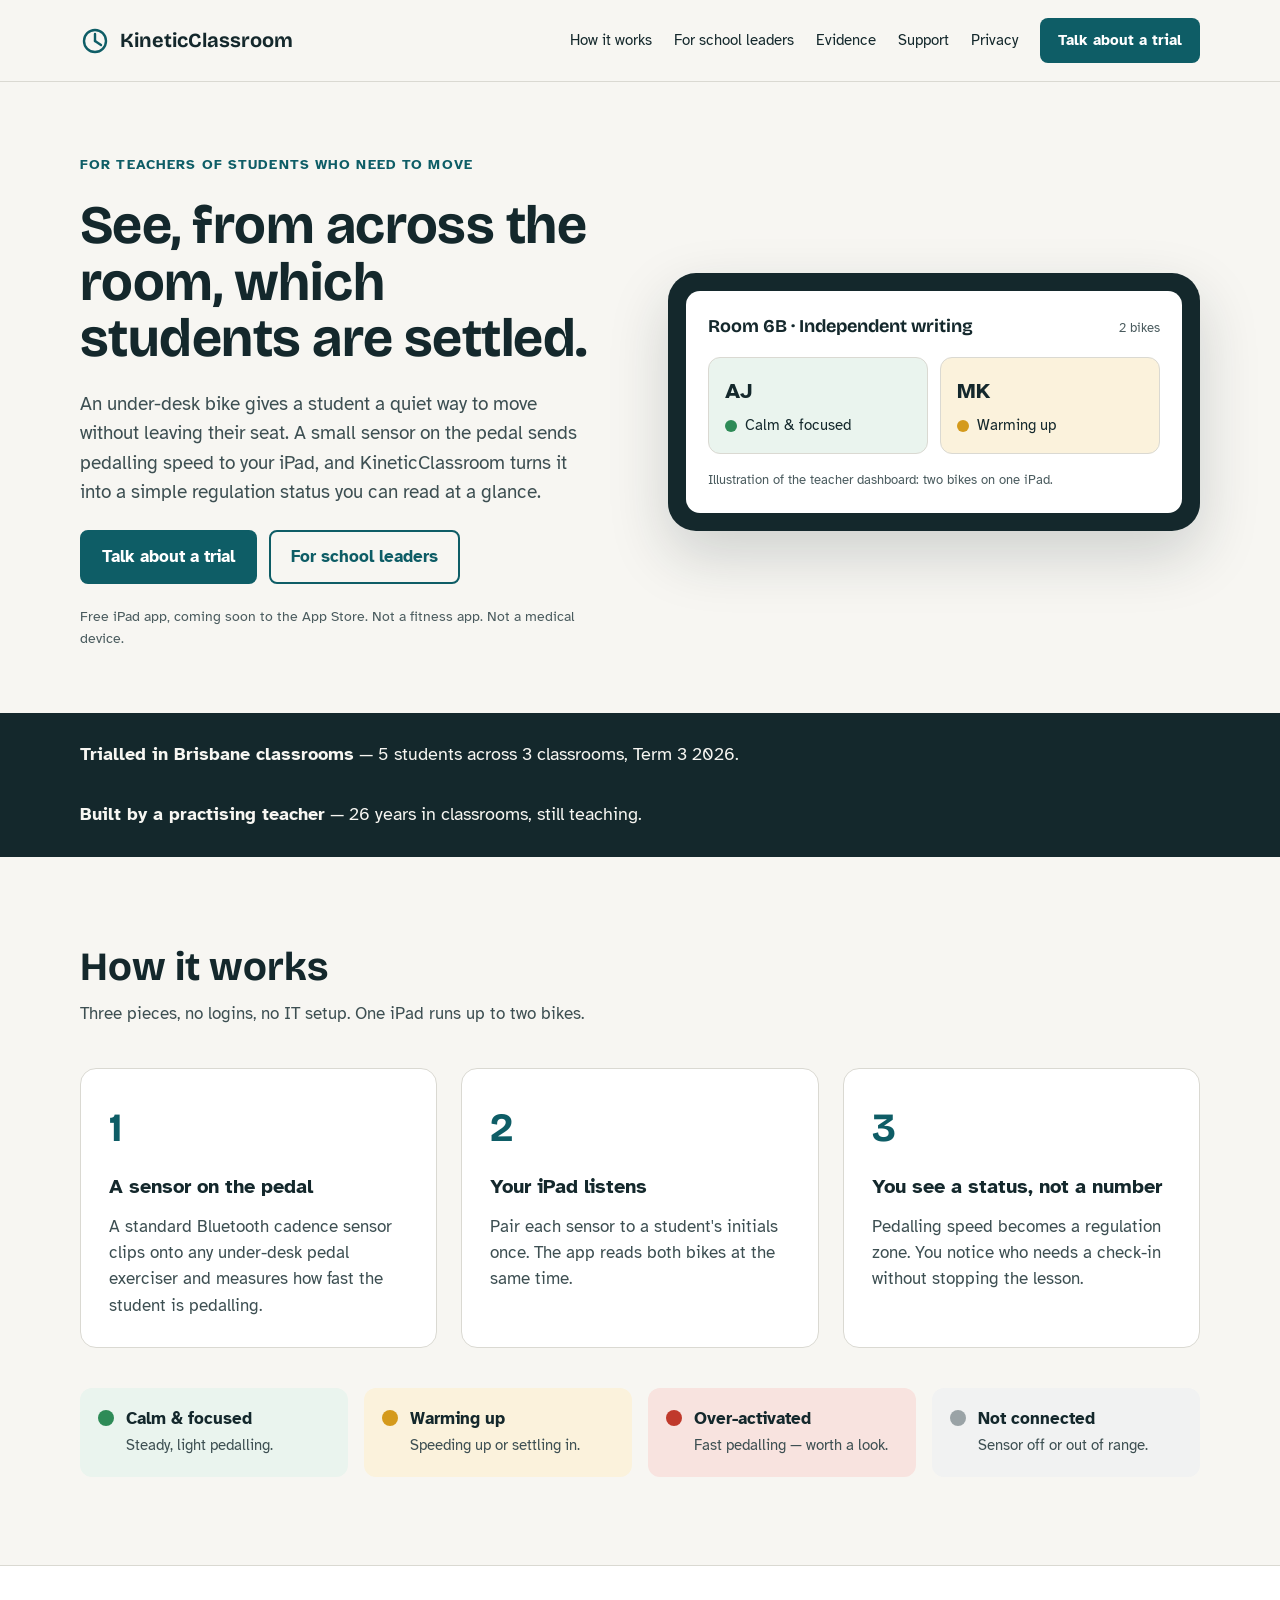
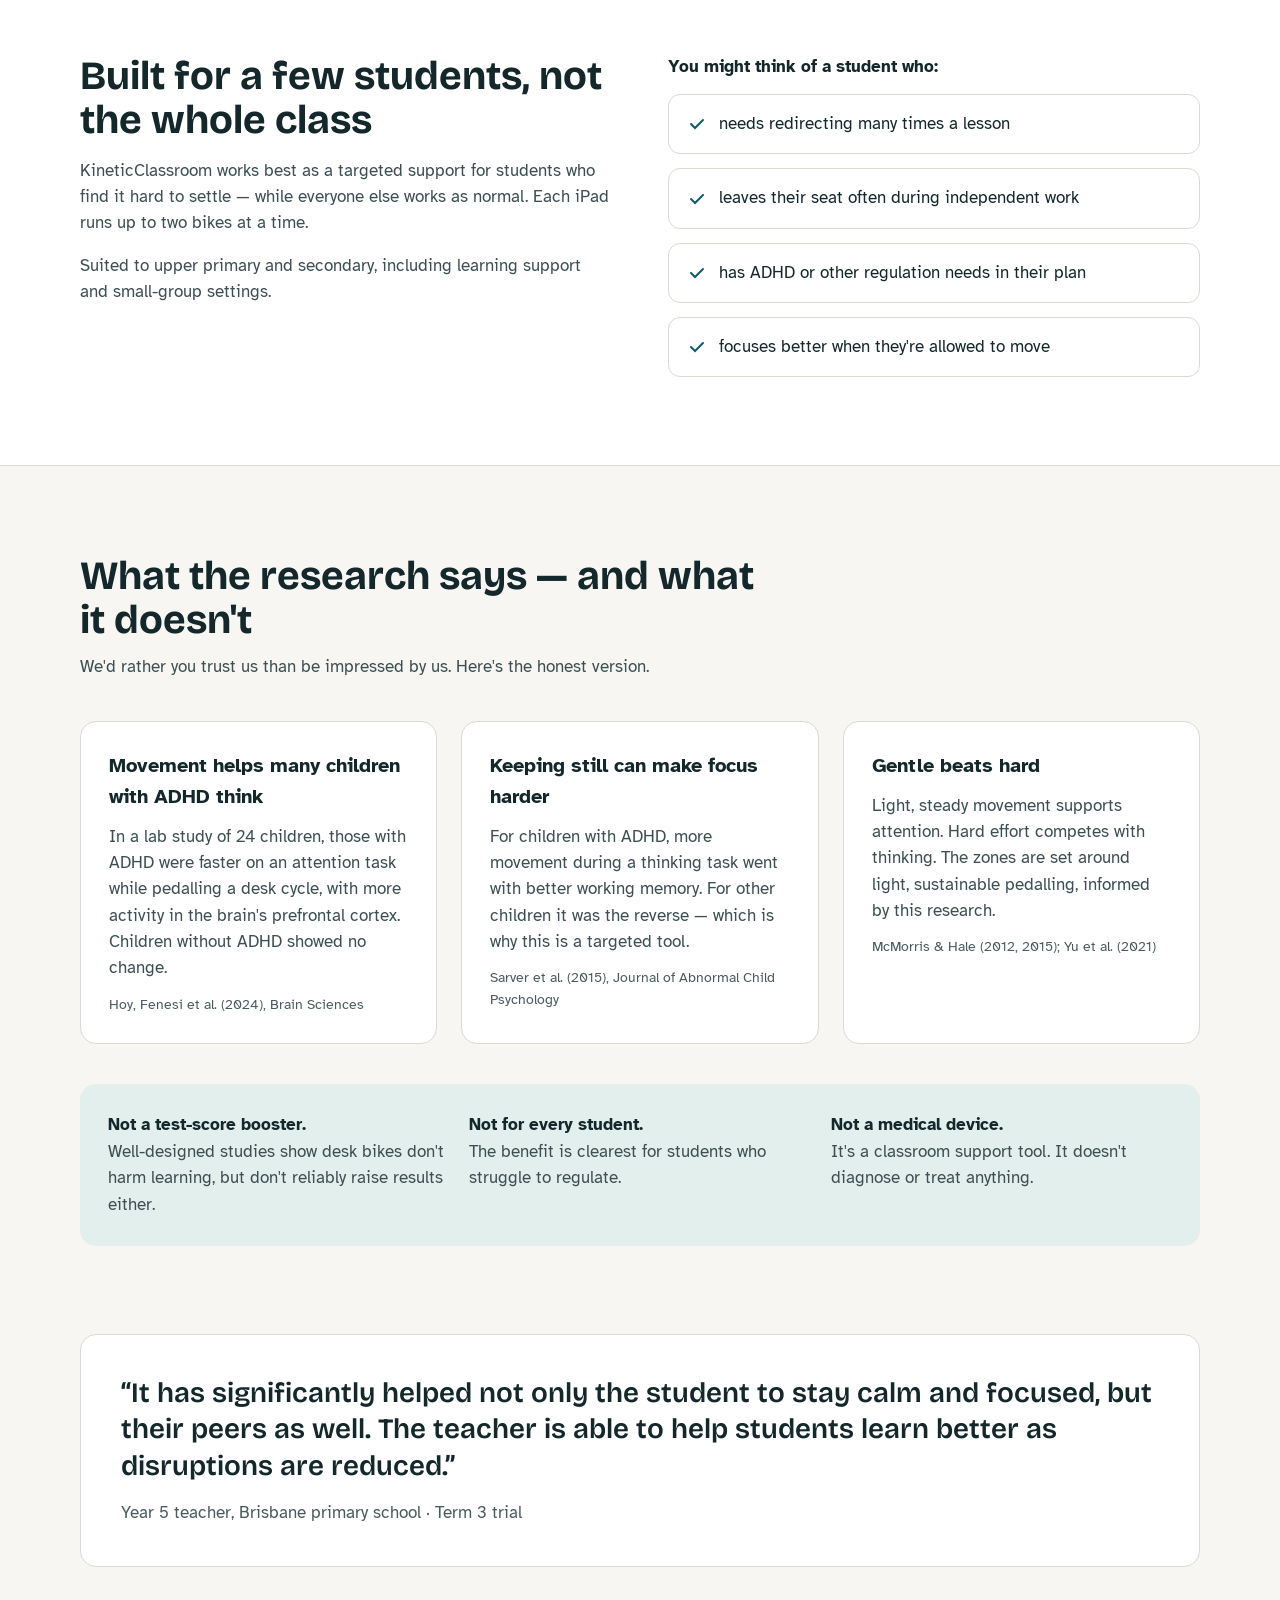
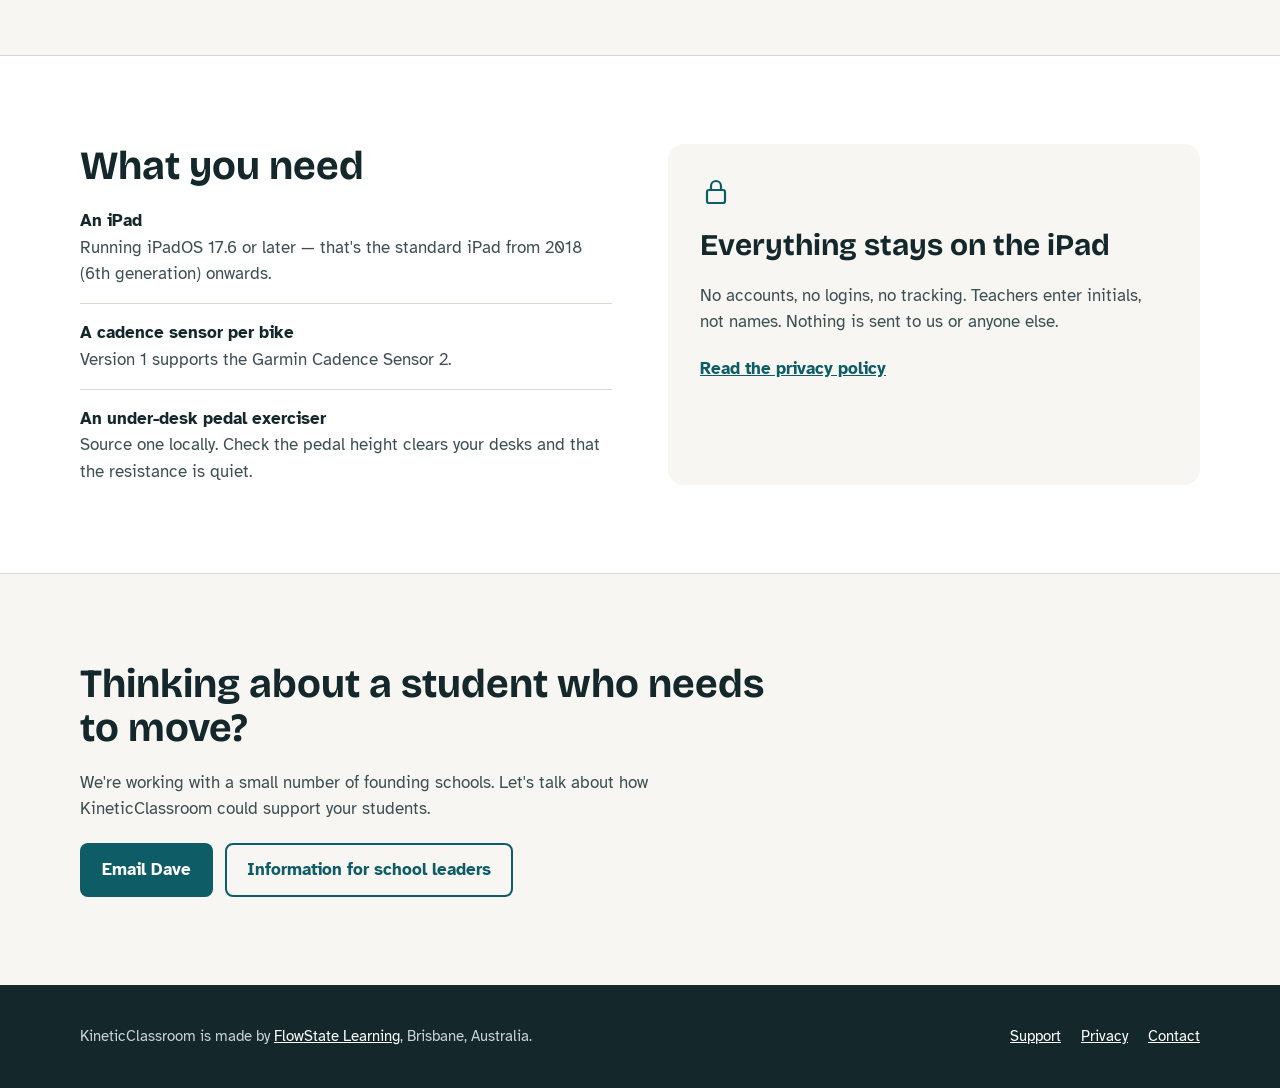
==== commit acae5ee9: "Add files via upload" ====
--- a/index.html
+++ b/index.html
@@ -159,6 +159,13 @@
 </div>
 </section>
 
+<section style="max-width: 1120px; margin: 0 auto; padding: 0 24px 88px">
+<figure style="margin: 0; background: #FFFFFF; border: 1px solid #DAD9D2; border-radius: 16px; padding: 40px; display: flex; flex-direction: column; gap: 16px">
+<blockquote style="margin: 0; font-family: 'Bricolage Grotesque', sans-serif; font-weight: 600; font-size: 28px; line-height: 1.3">“It has significantly helped not only the student to stay calm and focused, but their peers as well. The teacher is able to help students learn better as disruptions are reduced.”</blockquote>
+<figcaption style="color: #4A5B5E">Year 5 teacher, Brisbane primary school · Term 3 trial</figcaption>
+</figure>
+</section>
+
 <section style="background: #FFFFFF; border-top: 1px solid #DAD9D2; border-bottom: 1px solid #DAD9D2">
 <div style="max-width: 1120px; margin: 0 auto; padding: 88px 24px; display: grid; grid-template-columns: repeat(auto-fit, minmax(320px, 1fr)); gap: 56px">
 <div style="display: flex; flex-direction: column; gap: 20px">
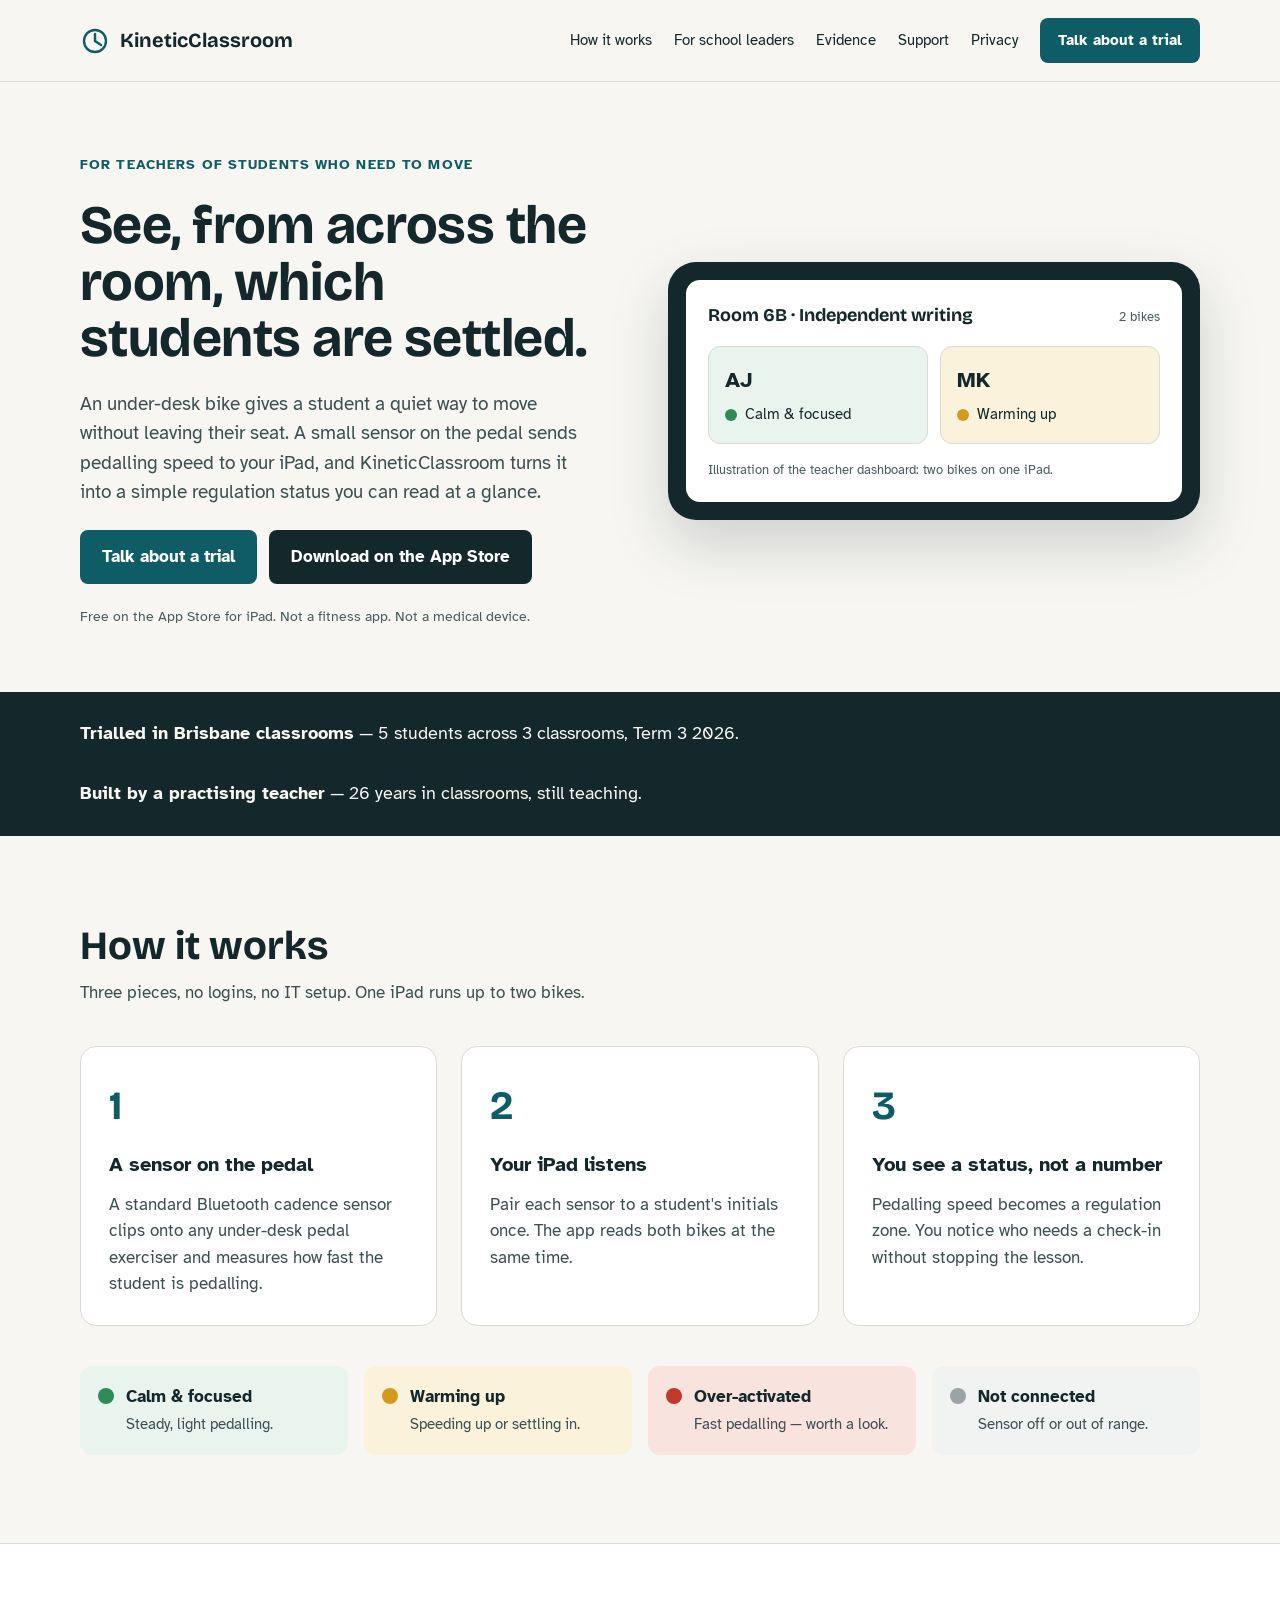
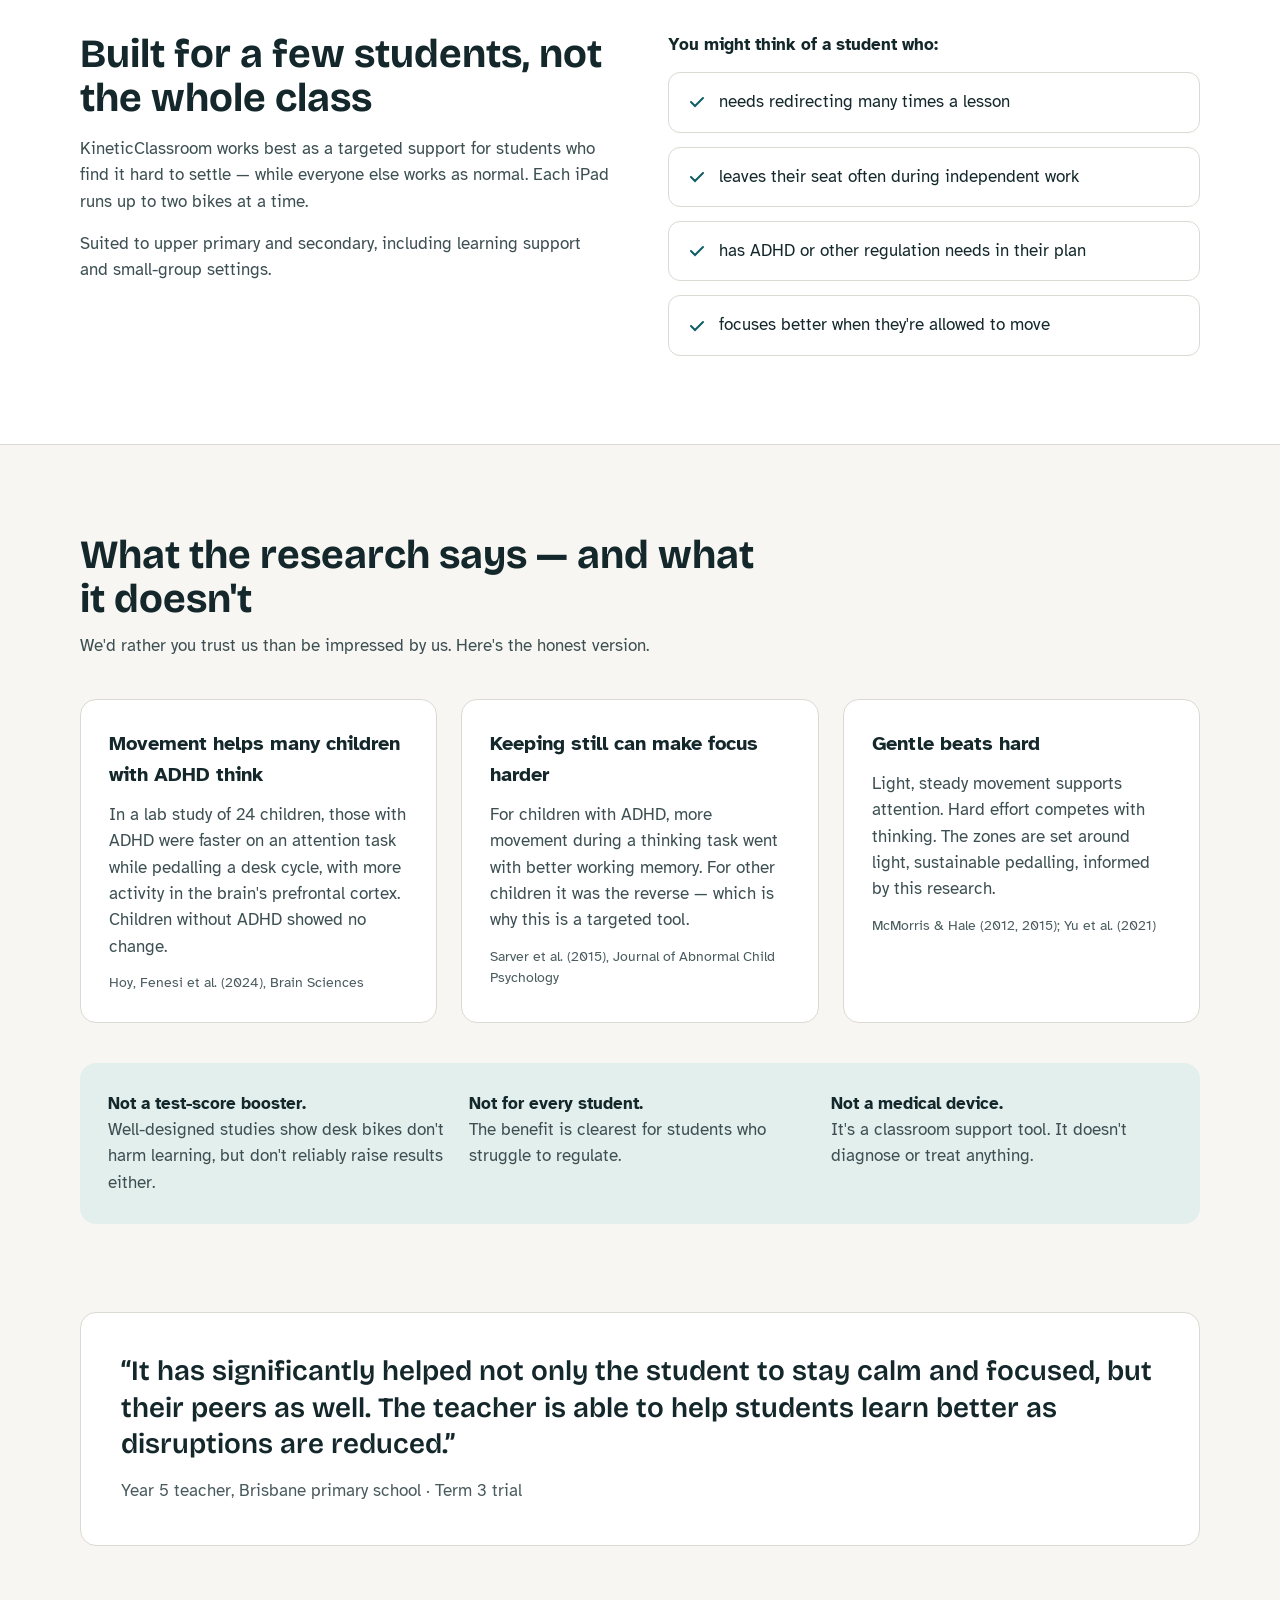
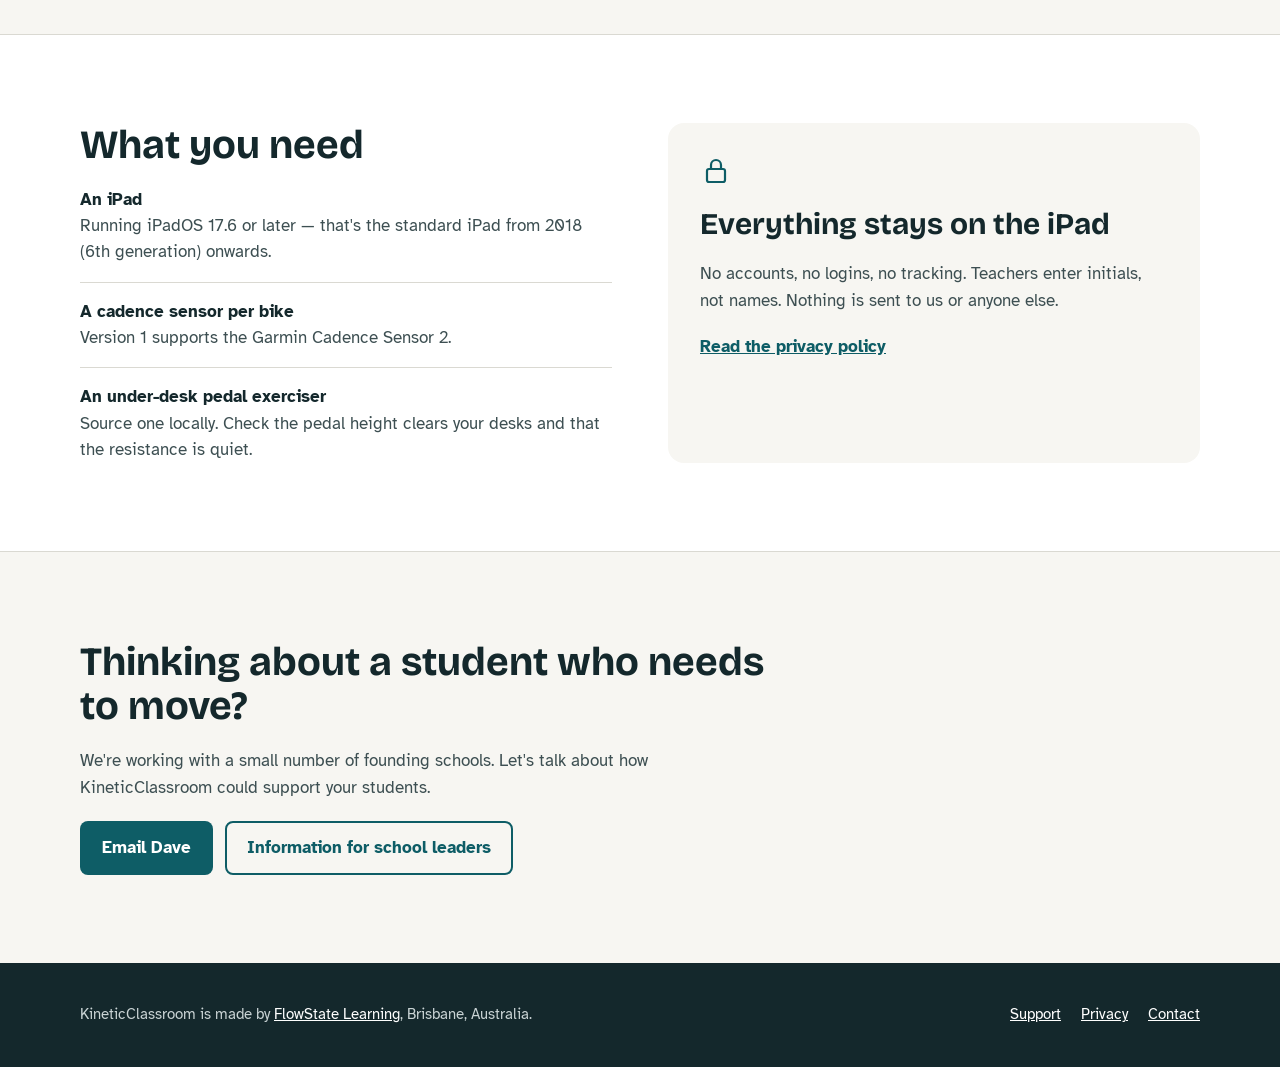
==== commit 8001a509: "Add files via upload" ====
--- a/index.html
+++ b/index.html
@@ -50,9 +50,9 @@
 <p style="margin: 0; font-size: 19px; color: #3D4F52; max-width: 520px">An under-desk bike gives a student a quiet way to move without leaving their seat. A small sensor on the pedal sends pedalling speed to your iPad, and KineticClassroom turns it into a simple regulation status you can read at a glance.</p>
 <div style="display: flex; flex-wrap: wrap; gap: 12px">
 <a href="mailto:dave@flowstatelearning.com.au?subject=KineticClassroom%20trial" style="background: #0E5D66; color: #FFFFFF; text-decoration: none; padding: 14px 22px; border-radius: 8px; font-weight: 700">Talk about a trial</a>
-<a href="leaders.html" style="border: 2px solid #0E5D66; color: #0E5D66; text-decoration: none; padding: 12px 20px; border-radius: 8px; font-weight: 700">For school leaders</a>
-</div>
-<p style="margin: 0; font-size: 14px; color: #4A5B5E">Free iPad app, coming soon to the App Store. Not a fitness app. Not a medical device.</p>
+<a href="https://apps.apple.com/au/app/kineticclassroom/id6762608851" style="background: #14282C; color: #FFFFFF; text-decoration: none; padding: 14px 22px; border-radius: 8px; font-weight: 700">Download on the App Store</a>
+</div>
+<p style="margin: 0; font-size: 14px; color: #4A5B5E">Free on the App Store for iPad. Not a fitness app. Not a medical device.</p>
 </div>
 
 <div style="background: #14282C; border-radius: 28px; padding: 18px; box-shadow: 0 24px 60px rgba(20,40,44,0.18)">
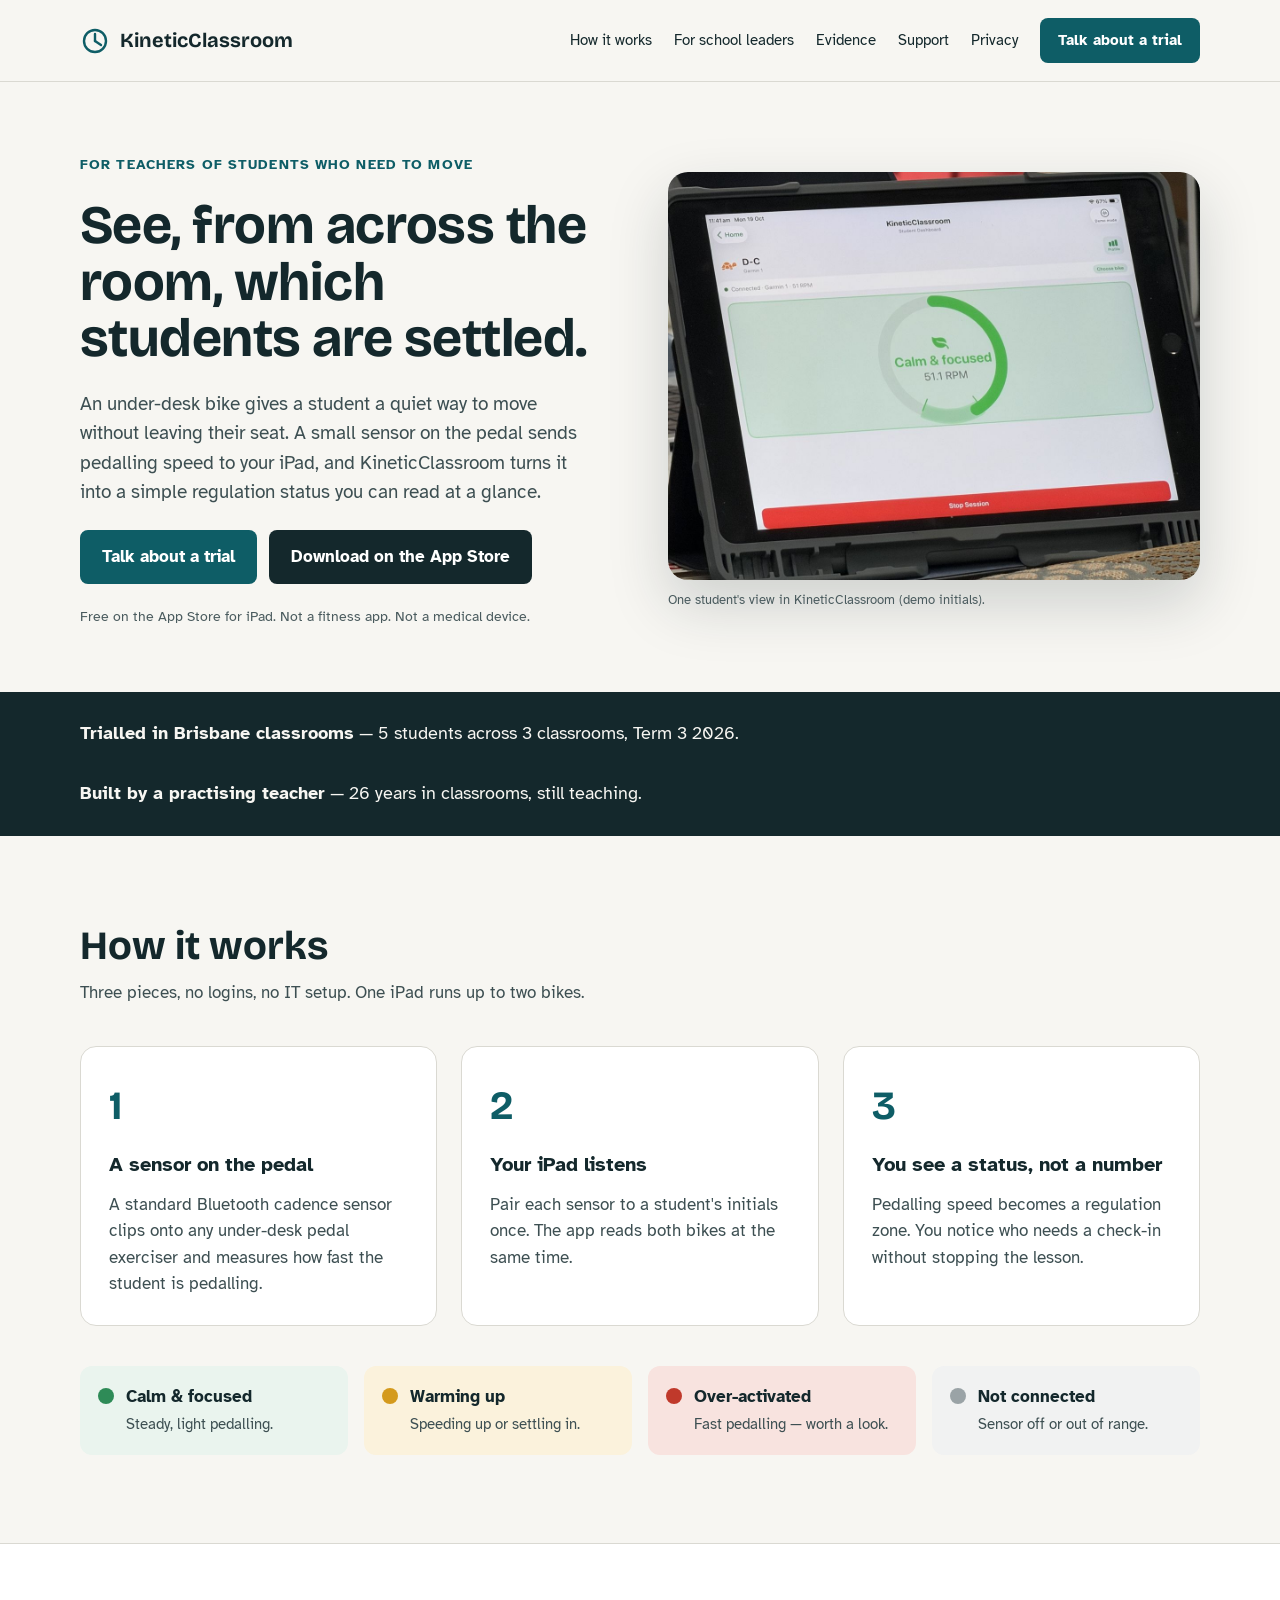
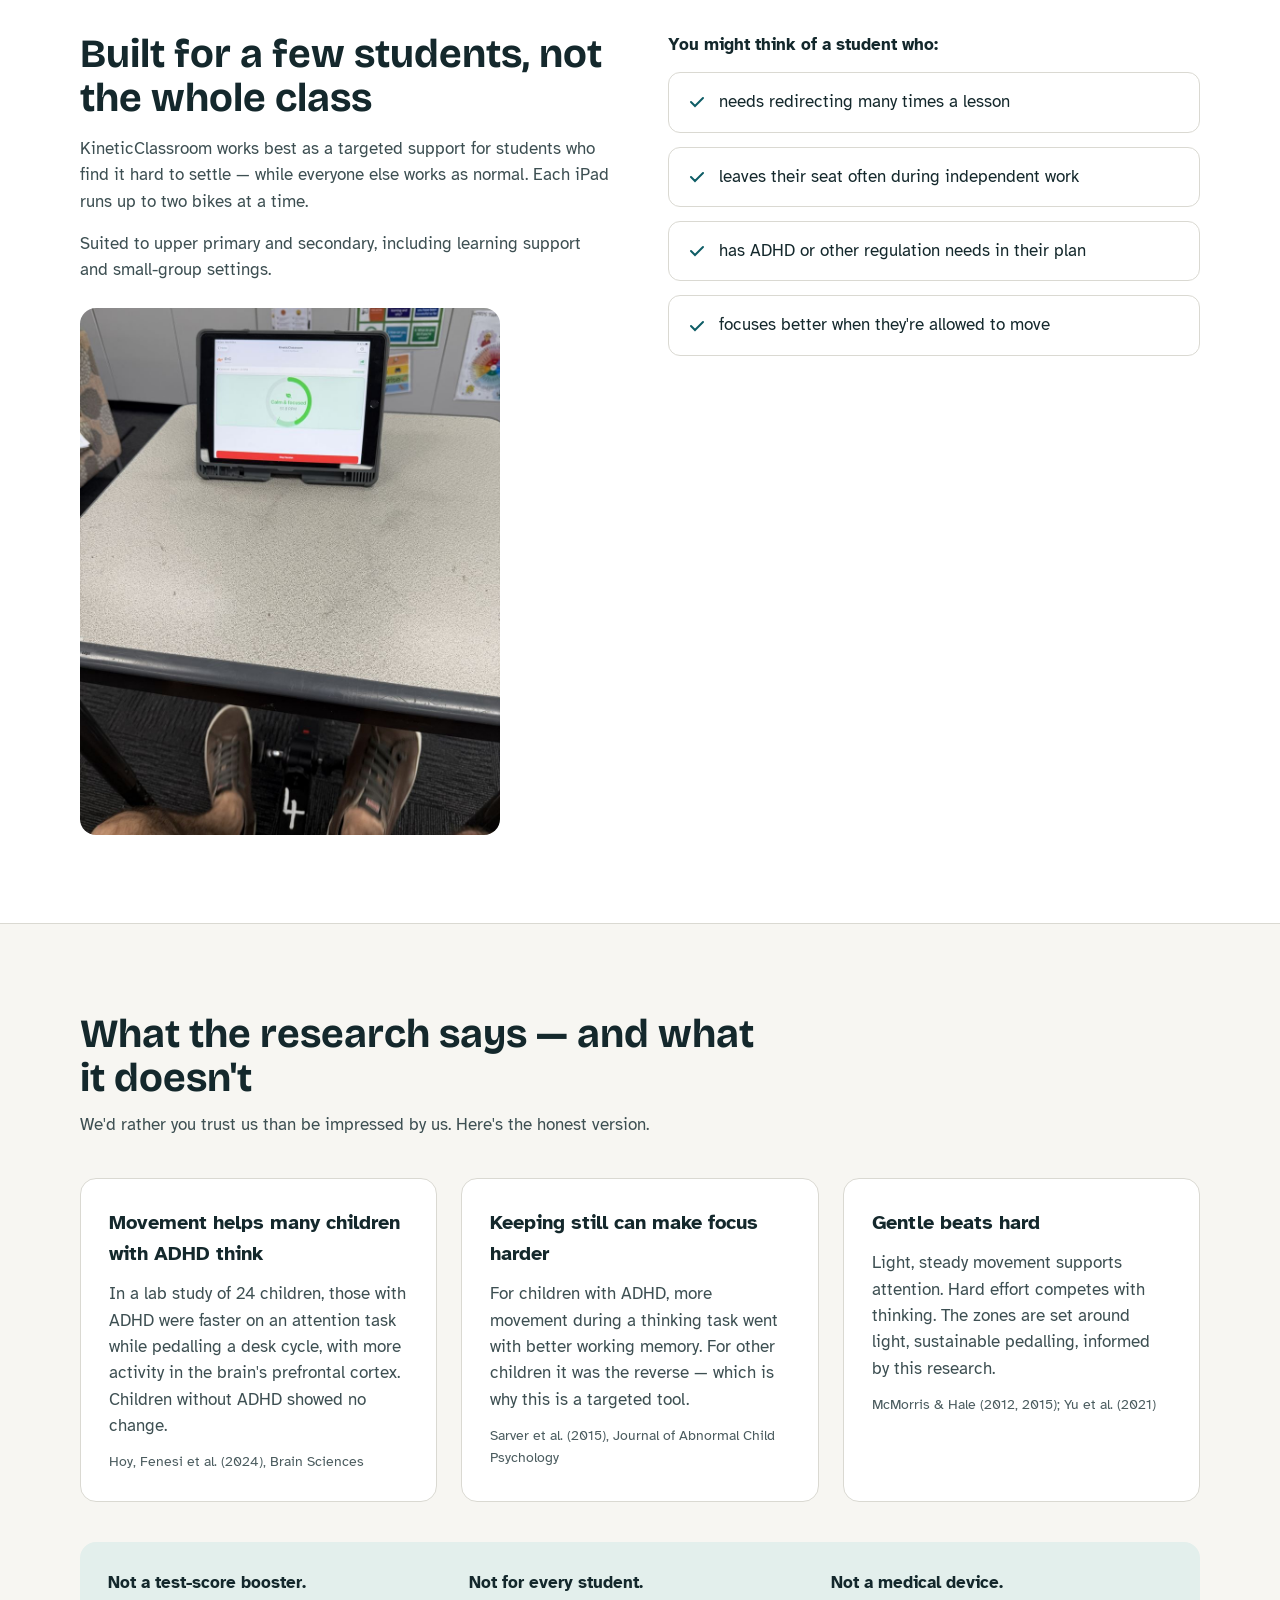
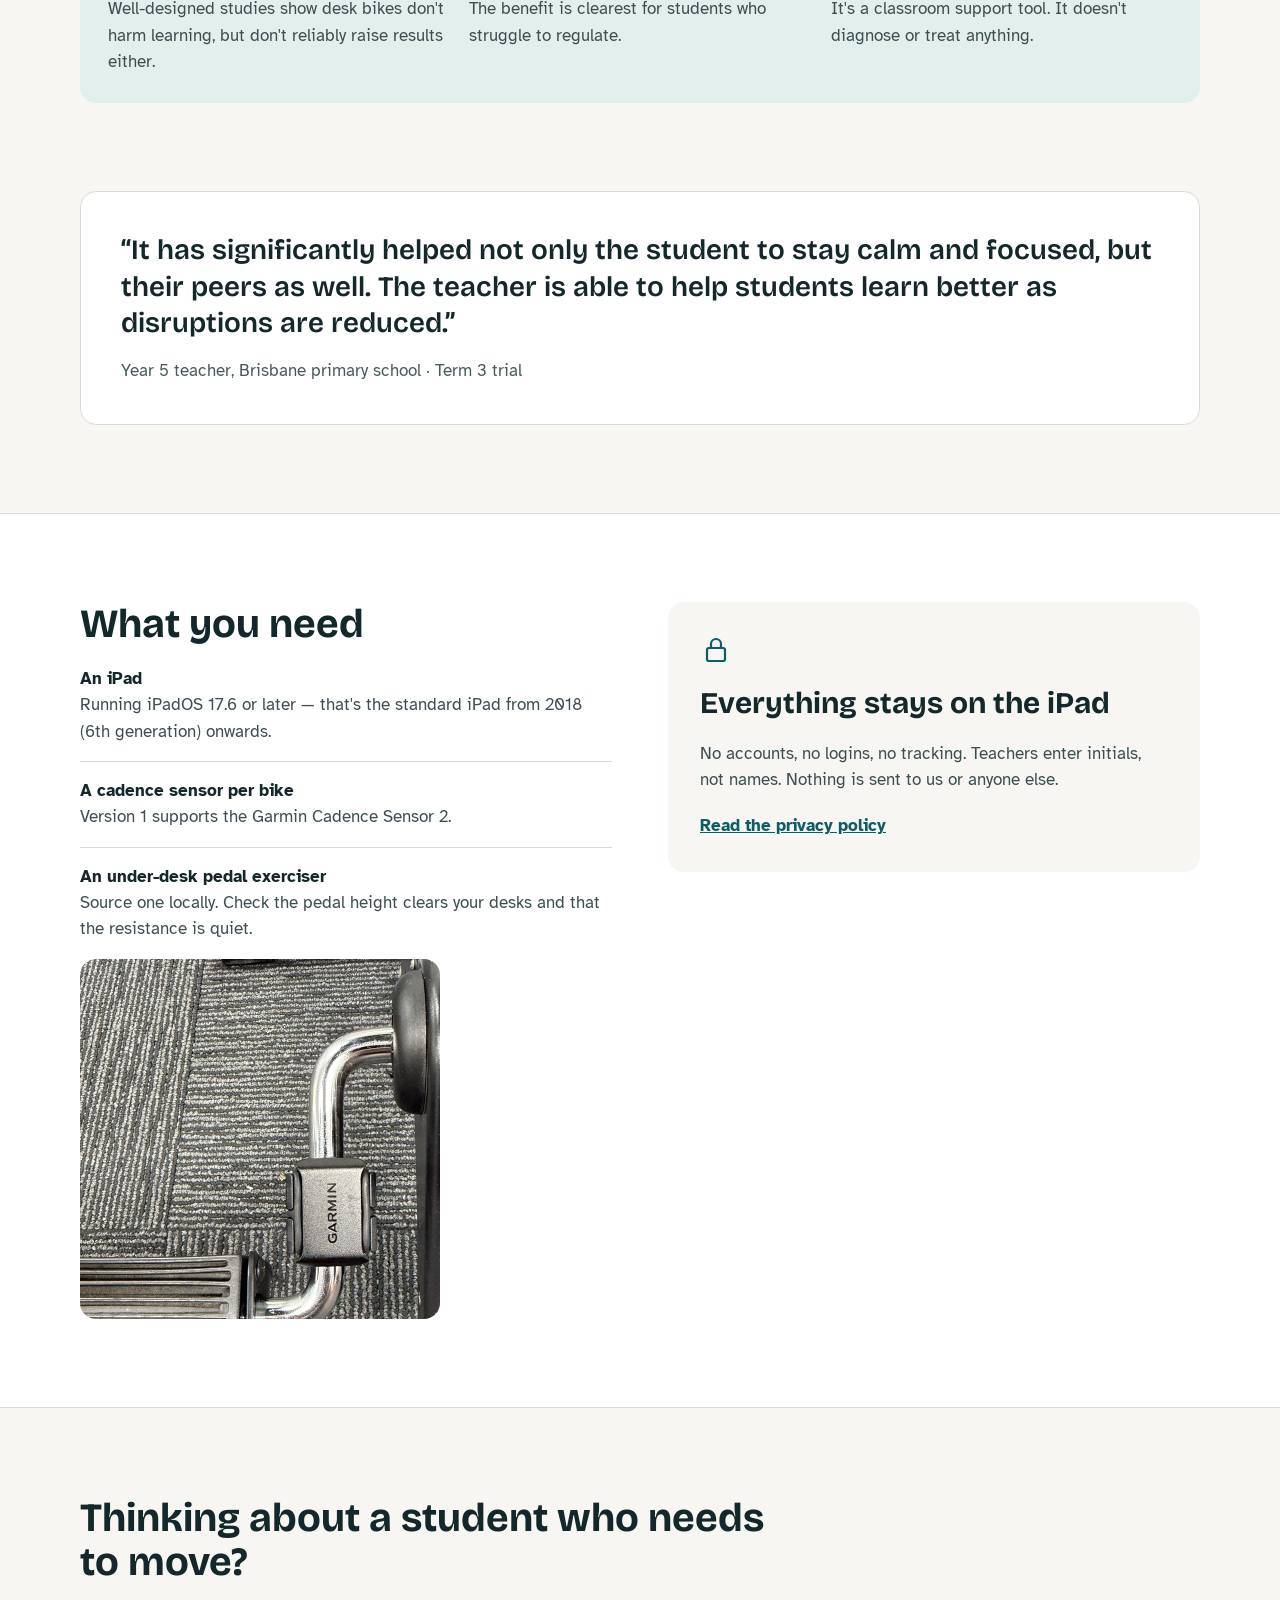
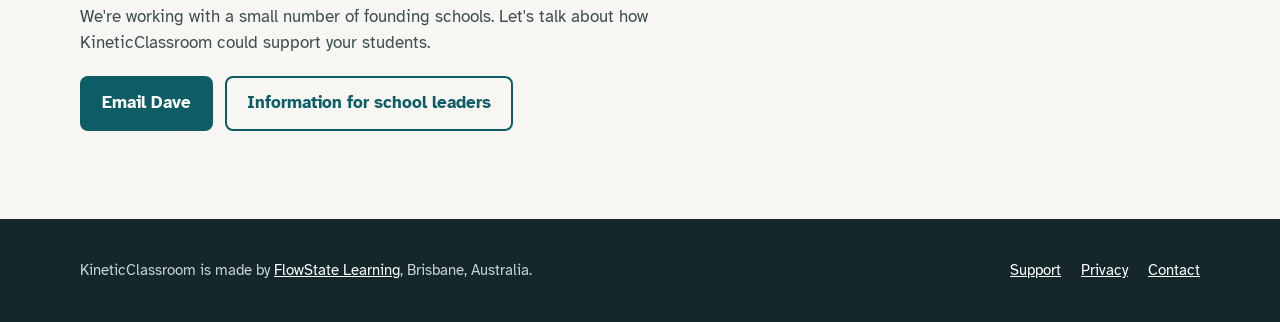
==== commit f424abff: "Add files via upload" ====
--- a/index.html
+++ b/index.html
@@ -55,25 +55,10 @@
 <p style="margin: 0; font-size: 14px; color: #4A5B5E">Free on the App Store for iPad. Not a fitness app. Not a medical device.</p>
 </div>
 
-<div style="background: #14282C; border-radius: 28px; padding: 18px; box-shadow: 0 24px 60px rgba(20,40,44,0.18)">
-<div style="background: #FFFFFF; border-radius: 14px; padding: 22px; display: flex; flex-direction: column; gap: 16px">
-<div style="display: flex; justify-content: space-between; align-items: baseline">
-<span style="font-family: 'Bricolage Grotesque', sans-serif; font-weight: 700; font-size: 18px">Room 6B · Independent writing</span>
-<span style="font-size: 13px; color: #4A5B5E">2 bikes</span>
-</div>
-<div style="display: grid; grid-template-columns: repeat(2, minmax(0, 1fr)); gap: 12px">
-<div style="border: 1px solid #DAD9D2; border-radius: 12px; padding: 16px; display: flex; flex-direction: column; gap: 6px; background: #EAF4EE">
-<span style="font-weight: 700; font-size: 22px">AJ</span>
-<span style="display: flex; align-items: center; gap: 8px; font-size: 15px"><span style="width: 12px; height: 12px; border-radius: 6px; background: #2E8B57"></span>Calm &amp; focused</span>
-</div>
-<div style="border: 1px solid #DAD9D2; border-radius: 12px; padding: 16px; display: flex; flex-direction: column; gap: 6px; background: #FBF2DC">
-<span style="font-weight: 700; font-size: 22px">MK</span>
-<span style="display: flex; align-items: center; gap: 8px; font-size: 15px"><span style="width: 12px; height: 12px; border-radius: 6px; background: #D49A1C"></span>Warming up</span>
-</div>
-</div>
-<p style="margin: 0; font-size: 13px; color: #4A5B5E">Illustration of the teacher dashboard: two bikes on one iPad.</p>
-</div>
-</div>
+<figure style="margin: 0; display: flex; flex-direction: column; gap: 10px">
+<img src="images/kc-dashboard.jpg" width="1200" height="920" alt="An iPad running KineticClassroom showing a student's status as Calm and focused at 51 RPM" style="width: 100%; height: auto; border-radius: 20px; box-shadow: 0 24px 60px rgba(20,40,44,0.18)">
+<figcaption style="font-size: 13px; color: #4A5B5E">One student's view in KineticClassroom (demo initials).</figcaption>
+</figure>
 </section>
 
 <section style="background: #14282C; color: #F7F6F2">
@@ -119,6 +104,7 @@
 <h2 style="margin: 0; font-family: 'Bricolage Grotesque', sans-serif; font-weight: 700; font-size: 40px; line-height: 1.1">Built for a few students, not the whole class</h2>
 <p style="margin: 0; color: #3D4F52">KineticClassroom works best as a targeted support for students who find it hard to settle — while everyone else works as normal. Each iPad runs up to two bikes at a time.</p>
 <p style="margin: 0; color: #3D4F52">Suited to upper primary and secondary, including learning support and small-group settings.</p>
+<img src="images/kc-pedalling.jpg" width="900" height="1130" loading="lazy" alt="Feet pedalling an under-desk exerciser while an iPad on the desk shows Calm and focused" style="width: 100%; max-width: 420px; height: auto; border-radius: 16px; margin-top: 8px">
 </div>
 <div style="display: flex; flex-direction: column; gap: 14px">
 <p style="margin: 0; font-weight: 700">You might think of a student who:</p>
@@ -174,9 +160,10 @@
 <div style="padding-bottom: 16px; border-bottom: 1px solid #DAD9D2"><strong>An iPad</strong><br><span style="color: #3D4F52">Running iPadOS 17.6 or later — that's the standard iPad from 2018 (6th generation) onwards.</span></div>
 <div style="padding-bottom: 16px; border-bottom: 1px solid #DAD9D2"><strong>A cadence sensor per bike</strong><br><span style="color: #3D4F52">Version 1 supports the Garmin Cadence Sensor 2.</span></div>
 <div><strong>An under-desk pedal exerciser</strong><br><span style="color: #3D4F52">Source one locally. Check the pedal height clears your desks and that the resistance is quiet.</span></div>
+<img src="images/kc-sensor.jpg" width="720" height="720" loading="lazy" alt="A Garmin cadence sensor clipped to the pedal arm of an under-desk pedal exerciser" style="width: 100%; max-width: 360px; height: auto; border-radius: 16px">
 </div>
 </div>
-<div style="display: flex; flex-direction: column; gap: 20px; background: #F7F6F2; border-radius: 16px; padding: 32px">
+<div style="display: flex; flex-direction: column; gap: 20px; background: #F7F6F2; border-radius: 16px; padding: 32px; align-self: start">
 <svg width="32" height="32" viewBox="0 0 32 32" fill="none" stroke="#0E5D66" stroke-width="2.2" stroke-linecap="round" stroke-linejoin="round" aria-hidden="true"><rect x="7" y="14" width="18" height="13" rx="2"></rect><path d="M11 14v-4a5 5 0 0 1 10 0v4"></path></svg>
 <h2 style="margin: 0; font-family: 'Bricolage Grotesque', sans-serif; font-weight: 700; font-size: 30px; line-height: 1.15">Everything stays on the iPad</h2>
 <p style="margin: 0; color: #3D4F52">No accounts, no logins, no tracking. Teachers enter initials, not names. Nothing is sent to us or anyone else.</p>
